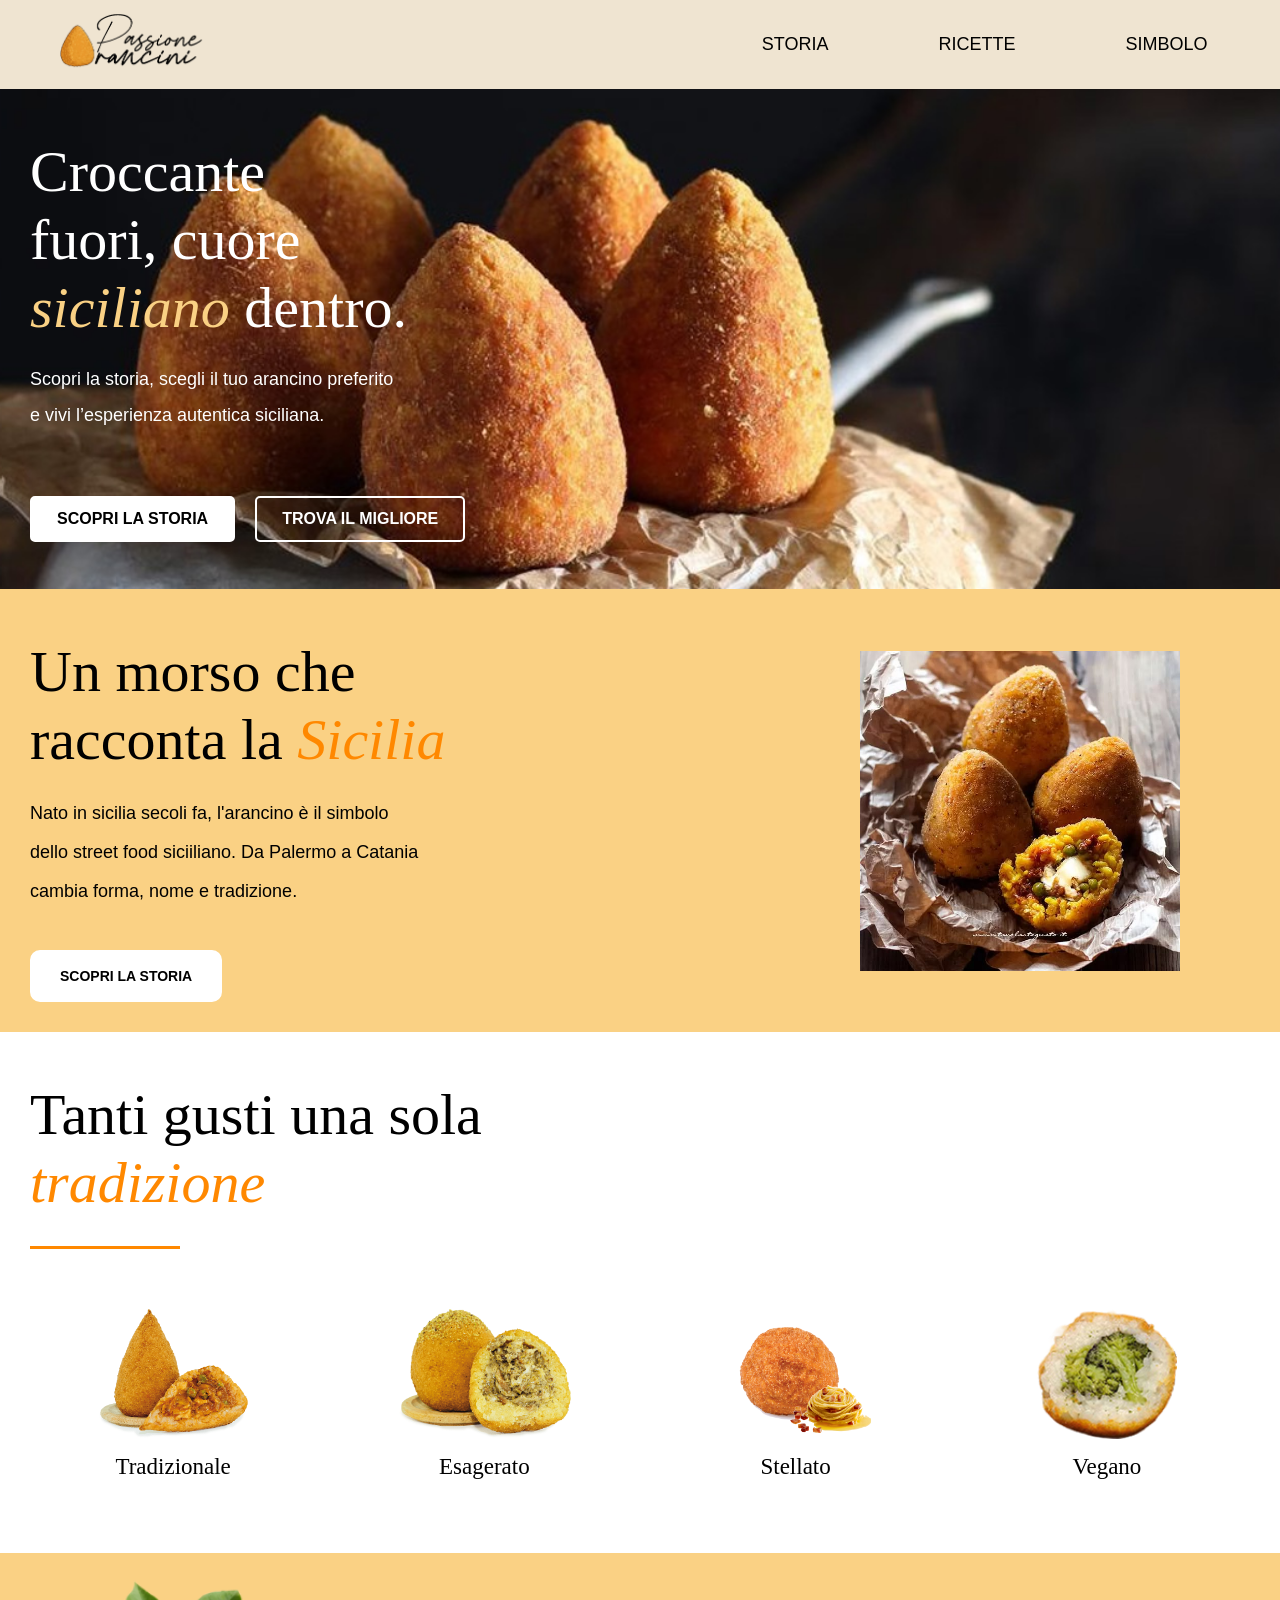
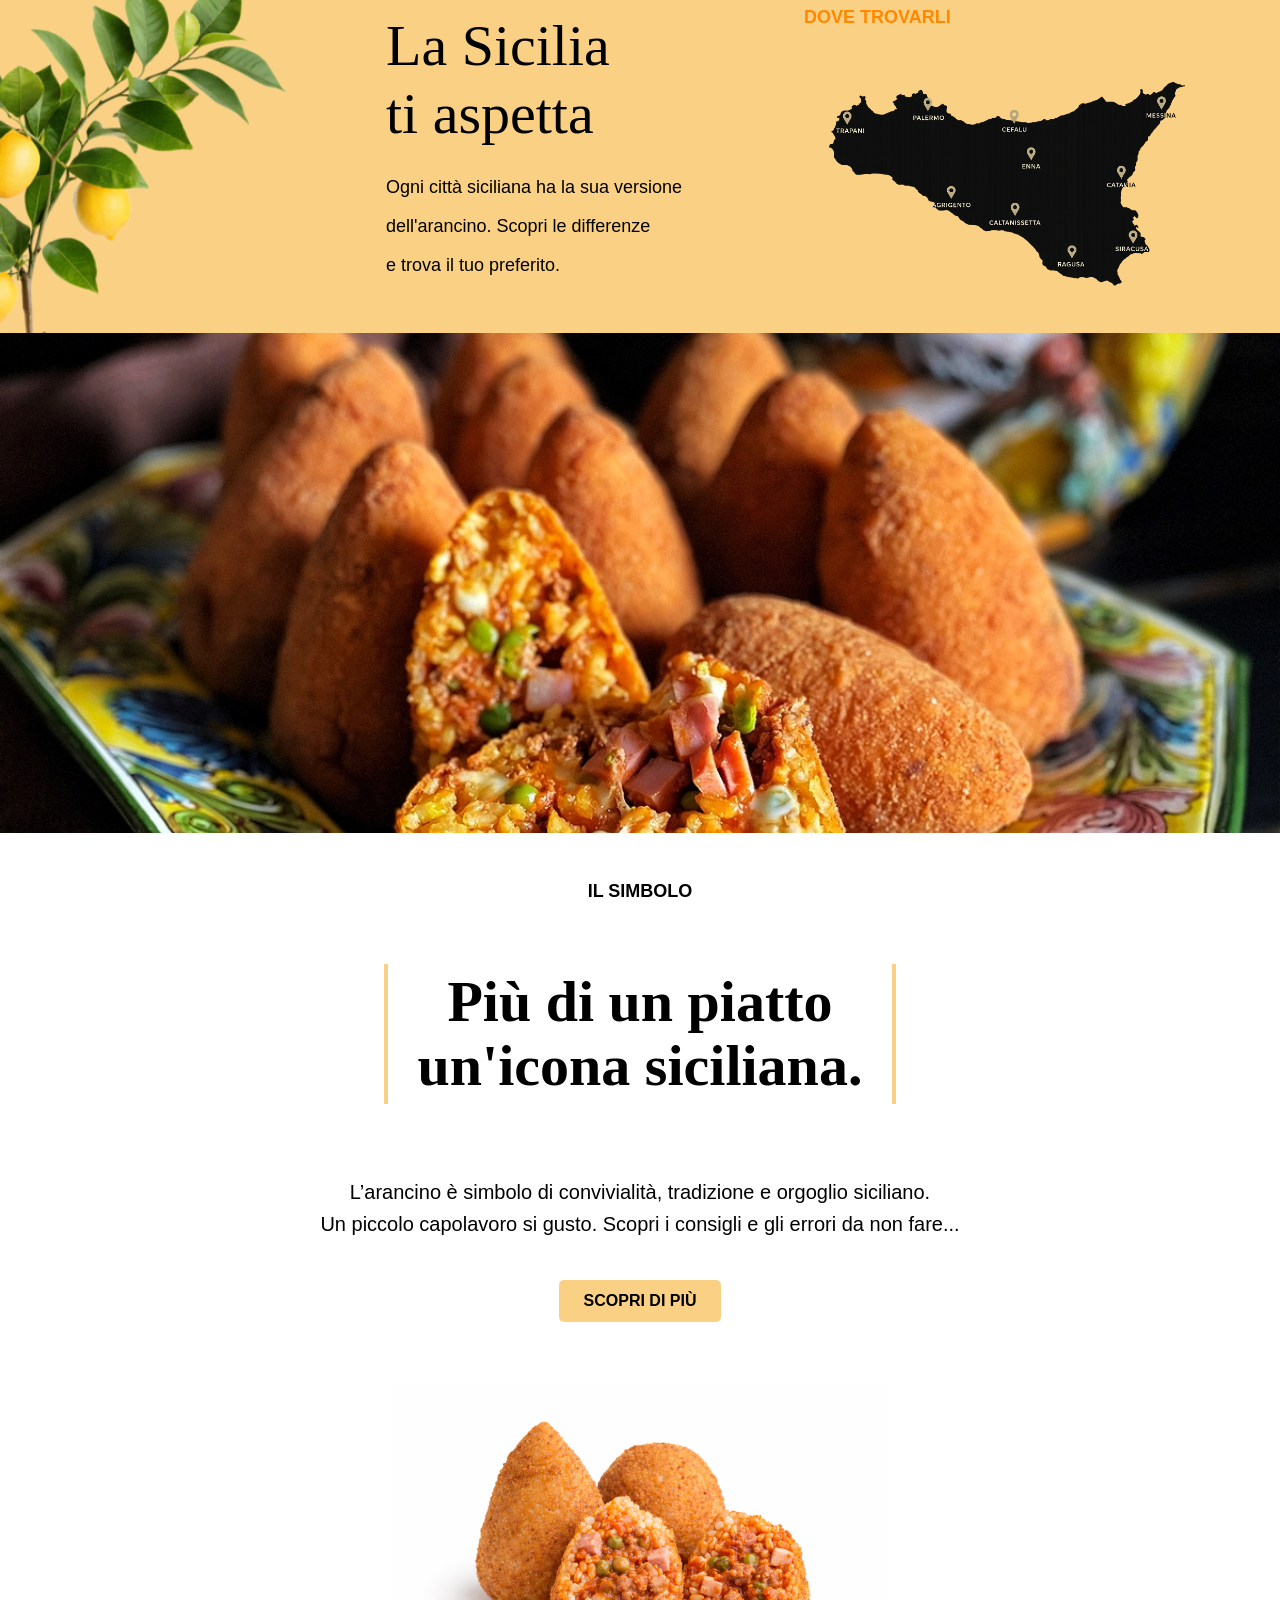
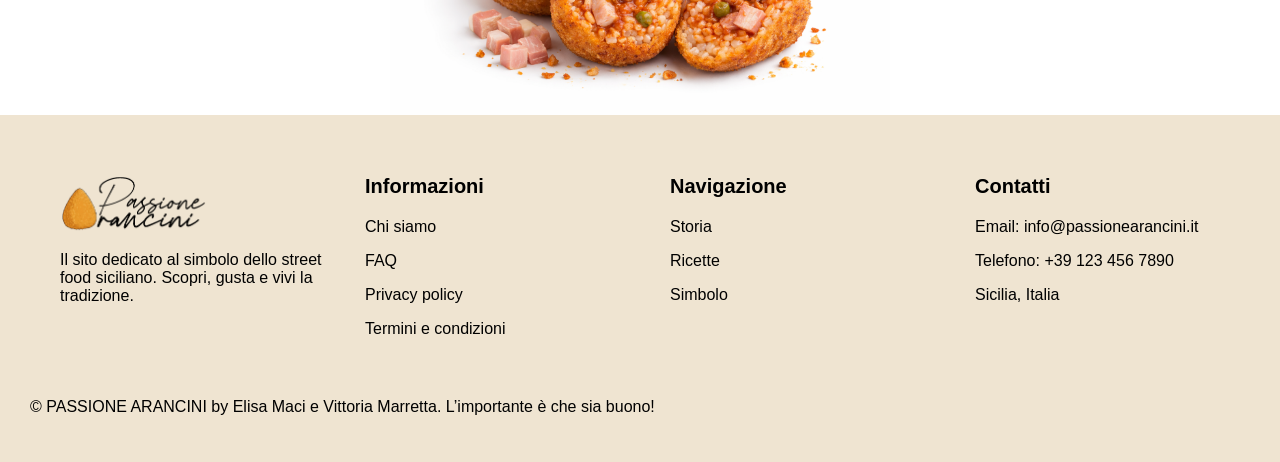
==== index.html @ 161b4a77 "Initial commit" ====
<!DOCTYPE html>
<html lang="en">
<head>
    <meta charset="UTF-8">
    <meta name="viewport" content="width=device-width, initial-scale=1.0">
    <title>sitoarancini</title>
    <link rel="stylesheet" href="css/style.css">
</head>
<body>
    <header>
        <div class="cipolla">
                <div class="logo"> 
                    <img src="img/Marchioarancino.png" alt=""> 
                </div>
                <div class="nav">
                    <nav>
                        <ul>
                            <li><a href="storia.html"> STORIA</a></li>
                            <li><a href="ricette.html"> RICETTE</a></li>
                            <li><a href="simbolo.html"> SIMBOLO</a></li>
                            

                        </ul>
                    </nav>
                </div>
                

         </div>
        
    
        
    </header>
    
    <main>
        <section class="container_hero">
            <div class="overlay">
                <div class="hero_content">
                    
                    <h1>Croccante <p>fuori, cuore</p> <span class="highlight">siciliano</span> dentro.</h1>
                    <p class="testino"> Scopri la storia, scegli il tuo arancino preferito <p class="testino">e vivi l’esperienza autentica siciliana.</p> </p>
                    
                    
                    <div class="button">
                        <a href="storia.html" class="button1">SCOPRI LA STORIA</a>
                        <a href="storia.html" class="button2"> TROVA IL MIGLIORE</a>
                    </div>
                </div>
            
             </div>
            
            <div class="zio">
                <img src="img/frame46.jpg" alt="" srcset="">
            </div>
        </section>


        <section class="toystory">
            
            <div class="story">
                <h1> Un morso che <p> racconta la <span class="woody">Sicilia</span></p> </h1>
                <p class="cowboy"> Nato in sicilia secoli fa, l'arancino è il simbolo <p class="cowboy"> dello street food siciiliano. Da Palermo a Catania</p> <p class="cowboy"> cambia forma, nome e tradizione.</p> </p>
                <a href="" class="btngold"> SCOPRI LA STORIA</a>
            </div>

            <div class="story_image">
                <img src="img/lerancine.jpg" alt="" srcset="">
            </div>
            
            
        </section>


        <section class="gusticontainer">
            <h1> Tanti gusti una sola <p class="woody"> tradizione </p>  <div class="maddy" ></div></h1> 
            <div class="cards">
                <div class="card">
                    <a href="tradizionale.html">
                        <img src="img/ragu.png" alt="" srcset="">
                        <h3>Tradizionale</h3>
                    </a>
                </div>
                <div class="card">
                    <a href="esagerato.html">
                        <img src="img/cardpistacchio.png" alt="" srcset="">
                        <h3>Esagerato</h3>
                    </a>
                </div>
                <div class="card">
                    <a href="stellato.html">
                    <img src="img/arancinocarbonara.png" alt="" srcset="">
                    <h3>Stellato</h3>
                    </a>
                </div>
                <div class="card">
                    <a href="vegano.html"></a>
                    <img src="img/Object.png" alt="" srcset="">
                    <h3>Vegano</h3>
                </div>
            </div>

        </section>



     <section class="barbie">
            
                <img src="img/limoni.png" class="limoni_image" alt="" srcset="">
            
            
            <div class="vanessa">
                
                <h1> La Sicilia <p> ti aspetta  </h1>
                <p class="tuffy"> Ogni città siciliana ha la sua versione <p class="tuffy"> dell'arancino. Scopri le differenze </p> <p class="tuffy"> e trova il tuo preferito.</p> </p>
                
            </div>

            <div class="barbie_image">
                <h4> DOVE TROVARLI</h4>
                <img src="img/siciliaaa.png" alt="" srcset="">
            </div>
            
            
        </section>



        <section class="ball">
            <img src="img/vittoria.jpg" alt="" srcset="">
            <div class="pokemon">
                
                    <div class="linea" ></div>
                    <h1>ARANCINO O ARANCINA?</h1>
                    <p class="squirtle"> L'importante è che sia buono. </p>
                    <div class="linea" ></div>
                    <a href="" class="sofia"> SCOPRI DI PIÙ</a>
                    
                   
                
            
             </div>
            
            
        </section>

        <section class="simbolo">
            <p class="mini"> IL SIMBOLO </p>
            <div class="onepiece">
                <span></span>
                <h2> Più di un piatto <br> un'icona siciliana.</h2>
                <span></span>
            </div> 
            <p class="zoro"> L’arancino è simbolo di convivialità, tradizione e orgoglio siciliano.<br> 
                Un piccolo capolavoro si gusto. Scopri i consigli e gli errori da non fare...</p>

            <a href="" class="btnsimbolo"> SCOPRI DI PIÙ</a>
            <img src="img/elisa.png" alt="" srcset="" class="simboloimg">
        </section>
    </main>

    <footer class="pulcino">

         

        <div class="griglia">
           <div>
            <img src="img/Marchioarancino.png" alt=""> 
             <p> Il sito dedicato al simbolo dello street food siciliano. Scopri, gusta e vivi la tradizione. </p>

           </div>

           <div>
            <h4> Informazioni </h4>

            <p class="colore"> Chi siamo   </p>
            <p class="colore"> FAQ </p>
            <p class="colore"> Privacy policy </p>
            <p class="colore"> Termini e condizioni </p>
           </div>

            <div>

            <h4> Navigazione </h4>

            <a href="storia.html"> <p class="colore"> Storia </p> </a>
            <a href="ricette.html"> <p class="colore"> Ricette </p> </a>
            <a href="simbolo.html"> <p class="colore"> Simbolo </p> </a>
           </div>

           <div>
            <h4> Contatti </h4>
           <p class="colore"> Email: info@passionearancini.it </p>
              <p class="colore"> Telefono: +39 123 456 7890 </p>
              <p class="colore"> Sicilia, Italia</p>
            </div>








        </div>   


        <p class="end">© PASSIONE ARANCINI by Elisa Maci e Vittoria Marretta. L’importante è che sia buono!</p>
    </footer>
</body>
</html>
---- css/style.css ----
body{
   
   width: 100%;
   margin: 0;
   padding: 0;
   box-sizing: border-box;
}




header{
    background-color: #EFE4D1;
    
}

header nav ul{
    margin: 0 auto;
    display: flex;
    gap: 80px;
    font-family: 'Gill Sans', 'Gill Sans MT', Calibri, 'Trebuchet MS', sans-serif;
    list-style: none;
    align-items: center;
    
}

.cipolla{


max-width:1200px;
    margin:0 auto;
    display:flex;
    justify-content:center;
    align-items:center;
    gap:500px;
    padding: 10px 30px;
}

header.nav{
    display: flex;
    gap: 80px;
    font-size: 18px;
}




.cerca{
    height: 20px;
}

.logo img{
    height: 65px;
}





header nav ul li a {
    padding: 8px 15px;
    border-radius: 20px;
    transition: background-color 0.3s ease, color 0.3s ease;
    text-decoration: none;
    color: #000;
    font-size: 18px;
}

header nav ul li a:hover {
    background-color: rgba(250, 209, 132, 0.8); 
    color: #553e04;
    
}

.active{
    background-color: rgba(250, 209, 132, 0.8); 
    color: #553e04;
}


.container_hero{
    position: relative;
    
    
}

.overlay {
    position: absolute;
   
}

.zio {
    display: block;
    width: 100%; 
    height: 500px;
    top: 0;
    left: 0;
    
}

.zio img {
    width: 100%;
    height: 100%;
    object-fit: cover; 
    display: block;
}

.hero_content{
    margin: 30px;
    display: flex;
    flex-direction: column;
    
}

.hero_content h1{
    color: white;
    font-size: 58px;
    line-height: 10px;
    font-weight: 300;
     
}
 


p.testino{
    font-family: 'Gill Sans', 'Gill Sans MT', Calibri, 'Trebuchet MS', sans-serif;
    color: white;
    line-height: 0.01;
    font-size: 18px;
}

.button a{
    text-decoration: none;
    font-family: 'Gill Sans', 'Gill Sans MT', Calibri, 'Trebuchet MS', sans-serif;
}


.highlight{
    color: #FAD184;
    font-style: italic;
}






.button {
    display: flex;
    gap: 20px; 
    margin-top: 30px;
}

.button a {
    padding: 12px 25px;
    border-radius: 5px; 
    font-weight: bold;
    text-transform: uppercase;
    transition: 0.3s; 
    display: inline-block;
    text-align: center;
}


.button1 {
    background-color: white;
    color: #000; 
    border: 2px solid white;
}


.button2 {
    background-color: transparent;
    color: white;
    border: 2px solid white; 
}

.button1:hover {
     background-color: transparent;
    color: white;
    border: 2px solid white;
}

.button2:hover {
    background-color: white;
    color: black;
}




.story h1{
     font-size: 58px;
    line-height: 10px;
    font-weight: 300;
    color: #000;
}

p.cowboy{
    color:#000;
      font-family: 'Gill Sans', 'Gill Sans MT', Calibri, 'Trebuchet MS', sans-serif;
      font-size: 18px;
}

.toystory {
    background-color: #FAD184;
    padding: 30px;
}

.woody{
    color: #FF8800;
    font-style: italic;
    
}

.story_image{
    width: 320px;
    height: 320px;
    flex-shrink: 0;
    padding-right: 70px;
}

.story_image img{
    width: 100%;
    height: 100%;
    object-fit: cover;
    display: block;
    
}


.toystory{
    display: flex;
    justify-content: space-between;
    align-items: center;
}

.storybutton{
    margin-top: 30px;
}

.btngold{
    background-color: white;
    color: #000; 
    border: 2px solid white;
text-decoration: none;
display: inline-block;
margin-top: 30px;
padding: 16px 28px;


border-radius: 10px;
font-size: 14px;
font-weight: bold;
font-family: 'Gill Sans', 'Gill Sans MT', Calibri, 'Trebuchet MS', sans-serif;
}

.btngold:hover{
 background-color: transparent;
    color: #FF8800;
    border: 2px solid #FF8800;
    
}

.gusticontainer{

    padding: 30px;
    
}

.gusticontainer h1{
    font-size: 58px;
    line-height: 10px;
    font-weight: 300;
    margin-bottom: 40px;
}


.maddy{
    width: 150px;
    height: 3px;
    background-color: #FF8800;
    margin-bottom: 25px;

}
.cards{
    display: grid;
    grid-template-columns: repeat(4, 1fr);
    gap: 25px;
}

.card{

    background: white;
    padding: 20px;
    border-radius: 12px;
    text-align: center;
}

.card a{
    text-decoration: none;
    color: #000;
}
.card img{
   height: 130px;
    object-fit: cover;
    object-position: center;
    margin: auto;
    display: block;
    transition: transform 0.3s ease;
    cursor: pointer;

}

.card h3{

    margin-top: 15px;
    font-size: 23px;
    font-weight: 200;
    
}

.card img:hover{
    transform: scale(1.2);
}




.vanessa h1{
     font-size: 58px;
    line-height: 10px;
    font-weight: 300;
    color: #000;
}

p.tuffy{
    color:#000;
      font-family: 'Gill Sans', 'Gill Sans MT', Calibri, 'Trebuchet MS', sans-serif;
      font-size: 18px;
}

.barbie {
    background-color: #FAD184;
    padding: 30px;
}

.ken{
    color: #FF8800;
    font-style: italic;
    
}

.barbie_image{
    width: 320px;
    height: 320px;
    flex-shrink: 0;
    padding-right: 70px;
}

.barbie_image img{
    width: 400px;
    object-fit: cover;
    display: block;
    
    
}


.barbie{
    display: flex;
    gap: 10px;
    justify-content: space-around;
    align-items: center;
    position: relative;
    overflow: hidden;
}


.limoni_image{
    width: 400px;
    height: 400px;
    position: absolute;
    left: -100px;
    bottom: -40px;
    
    
}

.vanessa {
    padding-left: 300px;
}

.barbie_image h4{
   color: #FF8800;
    font-size: 18px;
    font-weight: bold;
    font-family: 'Gill Sans', 'Gill Sans MT', Calibri, 'Trebuchet MS', sans-serif;
}









.ball{
    position: relative;
    width: 100%;
    height: 500px;
    overflow: hidden;

}

.ball img{
    
    width: 100%;
    height: 100%;
    object-fit: cover;
    display: block;
}

.pokemon{
    position:absolute;
    top: 0;
    left: 0;
    width: 100%;
    height: 100%;
    background-color: rgba(0, 0, 0, 0.45);
    display: flex;
    flex-direction: column;
    justify-content: center;
    align-items: center;
    text-align: center;
    opacity: 0;
    transition: opacity 0.4s ease;


}

.ball:hover .pokemon{
    opacity: 1;
}

.pokemon h1{
    color: white;
    font-size: 58px;
    line-height: 10px;
    font-weight: 300;
}

.pokemon p{
    color: white;
   font-style: italic;
    font-size: 32px;
    line-height: 0.01;
}

.sofia{
    position: relative;
    display: inline-block;
    color: #ffffff;
    text-decoration: none;
    font-weight: bold;
    font-family: 'Gill Sans', 'Gill Sans MT', Calibri, 'Trebuchet MS', sans-serif;  
    padding-bottom: 6px;
}

.sofia:after{
content: '';
position: absolute;
left: 0;
bottom: 0;
width: 100%;
height: 2px;
background-color: white;
transform: scaleX(0);
transform-origin: bottom left;
transition: transform 0.3s ease-out;

}
a.sofia:hover:after{
    transform: scaleX(1);
}

.linea{
    width: 80px;
    height: 3px;
    background-color: #FAD184;
    margin-bottom: 25px;

}

.simbolo{
    text-align: center;
    padding-top: 30px;
    padding-bottom: 0px;
    position: relative;
    overflow: hidden;

}

.mini{
    font-size: 18px;
    font-weight: bold;
    text-align: center;
    margin-bottom: 20px;
    font-family: 'Gill Sans', 'Gill Sans MT', Calibri, 'Trebuchet MS', sans-serif;
    text-transform: uppercase;
}

.onepiece{
    display: flex;
    align-items: center;
    justify-content: center;
    gap: 30px;
    margin-bottom: 30px;

}

.onepiece span{
    width: 4px;
    height: 140px;
    background-color: #FAD184;
}

.onepiece h2{
    font-size: 58px;
    line-height: 1.1;
    max-width: 700px;
}

.zoro{
    max-width: 750px;
    margin:auto;
    font-size: 20px;
    line-height: 1.6;
    margin-bottom: 40px;
    font-family: 'Gill Sans', 'Gill Sans MT', Calibri, 'Trebuchet MS', sans-serif;

}

.btnsimbolo{
    display: inline-block;
    background-color: #FAD184;
    color: rgb(0, 0, 0);
    text-decoration: none;
    
    font-weight: bold;
    transition: 0.3s;
    font-family: 'Gill Sans', 'Gill Sans MT', Calibri, 'Trebuchet MS', sans-serif;
    padding: 12px 25px;
    border-radius: 5px; 
}

.btnsimbolo:hover{
    transform: scale(1.05);
    background-color: #FF8800;
}

.simbolo img{
    width: 500px;
    margin-top: 60px;
    display: block;
    margin-left: auto;
    margin-right: auto;
}



.griglia{
    
    display: grid;
    grid-template-columns: repeat(4, 1fr);
    gap: 30px;
    padding: 30px 0px 30px 30px;
}

.griglia h4{
    font-size: 20px;
    font-weight: bold;
    color: #000;
    margin-bottom: 20px;
    margin-top: 0px;
    font-family: 'Gill Sans', 'Gill Sans MT', Calibri, 'Trebuchet MS', sans-serif;
}

.griglia p{
    font-size: 16px;
    color: #000;
    margin-bottom: 10px;
    font-family: 'Gill Sans', 'Gill Sans MT', Calibri, 'Trebuchet MS', sans-serif;
}

.colore:hover{
    color: #FF8800;
    cursor: pointer;

}

.p.colore{
    text-decoration: none;
}

.pulcino{
   background-color: #EFE4D1 ;
    padding: 30px;
}

.griglia a{
    text-decoration: none;
}

.griglia img{
    width: 150px;
    height: 60px;
    object-fit: cover;
    display: inline-block;
    vertical-align: middle;
}


.end{
    
  font-weight: 300;
    color: #000;
    margin-top: 20px;
    font-family: 'Gill Sans', 'Gill Sans MT', Calibri, 'Trebuchet MS', sans-serif;
}





/* storia */

.copertina{
    
    height: 630px;
    background-color: #FAD184;
    position: absolute;
    left: 56px;
    top: 80px;
    width: 4px;
    
}



.giapponesina{
    max-width: 900px;
    margin: 100px auto;
    padding-left: 100px;
    position: relative;
     
}

.giapponesina h2{
    text-align: center;
    font-size: 42px;
    margin-bottom: 80px;
    font-family: 'Gill Sans', 'Gill Sans MT', Calibri, 'Trebuchet MS', sans-serif;


}

.cerchio{
    display: flex;
    align-items: center;
    gap: 50px;
    position: relative;
    
}



.quadrato{
    width: 90px;
    flex-shrink: 0;
    
}


.quadrato img{
    width: 100%;
    object-fit: cover;
    display: block;
    
    
}

.triangolo{
    position: relative;
}

.triangolini{
    background-color: transparent;
    width: 0;
    position: absolute;
    left: -43px;
    height: 0;
    border-top: 8px solid transparent;
    border-bottom: 8px solid transparent;
    border-left: 20px solid #FAD184;
    display: inline-block;
}



.triangolo h3{
  font-size: 25px;
    font-weight: 200;
    color: #000;
    margin-bottom: 15px;
    font-family: 'Gill Sans', 'Gill Sans MT', Calibri, 'Trebuchet MS', sans-serif;
}

.triangolo p{
    font-size: 18px;
    line-height: 1.5;
    max-width: 500px;    
    color: #000;
    font-family: 'Gill Sans', 'Gill Sans MT', Calibri, 'Trebuchet MS', sans-serif;
}

.disputa{
    position: relative;
    overflow: hidden;
    display: block;
    margin: 0;
}

.sopra{
    position: absolute;
   margin-bottom: 0;
    align-content: center;
  top: 0;
  left: 0;
  width: 100%;
  height: 100%;
  
  
}


.sopra p{
    font-family: 'Gill Sans', 'Gill Sans MT', Calibri, 'Trebuchet MS', sans-serif;
    font-size: 18px;
}
.disputa img{
    width: 100%;
    height: 100%;
    display: block;
    margin: 0 auto;
    
}

.disputa h2{
    margin-top: 0;
    font-size: 45px;
    margin-bottom: 5px;
    font-weight: 600;
    text-align: center; 
    
}

.disputa h3{
    margin-top: 20px;
    font-size: 35px;
    font-weight: 600;
    margin-bottom: 20px;
    text-align: center;
    
}

.criceto{
    font-weight: 400;
    line-height: 1.4;
    max-width: 700px;
    margin: 0 auto 50px auto;
    font-size: 20px;
    text-align: center;
    
    
}

.confronto{
    display: flex;
    justify-content: center;
    align-items: center;
    gap: 70px;
    max-width: 1100px;
    margin: 0 auto;
    


}

.arancini{
   max-width: 800px;
    padding: 20px;
    display: grid;
    grid-template-columns: 1fr 1fr ;

}
.arancinitesto{
    margin: 0 50px auto;
    width: 300px;
}
.arancini h4{
    margin-bottom: 5px;
    font-size: 25px;
}

.arancini h5{
    color: #FF8800;
    text-transform: uppercase;
    font-family: 'Gill Sans', 'Gill Sans MT', Calibri, 'Trebuchet MS', sans-serif;
    font-weight: 400;
    letter-spacing: 2px;
    font-size: 18px;
    text-shadow: 5px 5px 4px #FAD184;
    margin: auto;
}
.arancini img{
    align-items: center;
    align-content: center;
    align-self: center;
    width: 160px;
    height: 160px;
    object-fit: contain;
    margin: 15px 0;
    
}



.arancini p{
    font-size: 18px;
    line-height: 1.5;

}

.dx{
    text-align: right;
}
.versus{
    display: flex;
    justify-content: center;
    align-items: center;

}

.versus img{
    width: 60px;
    height: 60px;
    object-fit: contain;
}


.blocco{
    width: 320px;
   background-color: #EFE4D1;
}

.blocco img{
    width: 100%;
    height: 200px;
    object-fit: cover;
    display: block;
}
.curiosita{
    background-color: #0b0f19;
    color: #ffffff;
    padding: 60px 20px;
    text-align: center;
    
}

.curiosita h2{
    margin-top: 0;
    font-size: 45px;
    color: #FF8800;
    margin-bottom: 50px;
    letter-spacing: 3px;
    text-transform: uppercase;
    text-decoration: underline;
    text-underline-offset: 8px;
    font-weight: 400;
    
}



.contenitoreblocco{
    display: flex;
    justify-content: center;
    align-items: stretch;
    gap: 30px;
    max-width: 1200px;
    margin: 0 auto;
    gap: 70px;
}

.cardcuriose{
    padding: 30px 25px;
    text-align: left;
    display: flex;
    flex-direction: column;
    height: 100%;
    height: auto;

}

.cardcuriose h3{
    font-size: 20px;
    margin-bottom: 12px;
    margin-top: 0;
    font-weight: 700;
    color: #000;

}

.cardcuriose p{
    font-size: 16px;
    line-height: 1.6;
    color: #000;
        font-family: 'Gill Sans', 'Gill Sans MT', Calibri, 'Trebuchet MS', sans-serif;

}




.finale {
    object-fit: cover;
    text-align: center;
    object-position: center;
    position: relative;
    height: 500px;
    width: 100%;
}

.overlayfinale {
    position: absolute;
    top: 0;
    left: 0;
    width: 100%;
    height: 100%;
    background-color: rgba(0, 0, 0, 0.45);
    display: flex;
    flex-direction: column;
    justify-content: center;
    align-items: center;
    text-align: center;
}

.finale img{
   
    width: 100%;
    height: 100%;
    object-fit: cover;
    display: block;
}


.overlayfinale h1{
    color: white;
    font-size: 58px;
    line-height: 10px;
    font-weight: 300;
}

.overlayfinale p{
    color: white;
   font-style: italic;
    font-size: 32px;
    line-height: 0.01;
}



/* ricette */

.lineaverticale{
    width: 4px;
    height: 400px;
    background-color: #FAD184;
    margin: 30px 50px;
    display: inline-block;
}

.overlay{
    display: flex;
}

.casello{
    display: grid;
    grid-template-columns: repeat(3, 1fr);
    gap: 20px;
    background-color: #FAD184;
    padding: 30px;

}

.auto{
   padding: 20px;
   display: flex;
   align-items: flex-start;
   gap: 20px;
   text-align: left;
   transition: 0.3s ;
   background-color: #ffffff;
   border-radius: 40px;  
   
}

.auto:hover{
    transform: translateY(-5px);
}

.auto img{
    width: 150px;
    height: 150px;
    object-fit: contain;
    display: block;
    flex-shrink: 0;
    padding: 15px;
    align-items: center;
    margin: 0 auto;
}


.auto p{
    font-size: 18px;
    line-height: 1.5;
    color: #000;
    font-family: 'Gill Sans', 'Gill Sans MT', Calibri, 'Trebuchet MS', sans-serif;
    align-self: center;
    width: 200px;
    margin: 0 auto;
}

.arancio{
    font-weight: 600;
    text-decoration: underline;
    text-underline-offset: 2px;
    text-decoration-color: #ff8800;
    text-decoration-thickness: 3px;
}

.preferiti{
    
    padding: 30px;
}

.preferiti h1{
    font-size: 58px;
    line-height: 10px;
    font-weight: 300;
    color: #000;
    text-align: center;
    margin: 70px 0;
}

.striscia{
    width: 250px;
    justify-self: center;
    margin: 30px;
    height: 3px;
    background-color: #Ff8800;
    
}

.carousel {
    width: 800px;
    max-width: 100%;
    height: 450px;
    margin: 40px auto;
    overflow: hidden;
    border-radius: 15px;
    box-shadow: 0 5px 20px rgba(0,0,0,0.2);
}

.slides {
    display: flex;
    width: 1000%;
    animation: foodCarousel 25s infinite;
}

.slides img {
    width: 10%;
    height: 450px;
    object-fit: cover;
}

/* 10 immagini = 10 step */
@keyframes foodCarousel {
    0%, 8%    { transform: translateX(0); }
    10%, 18%  { transform: translateX(-10%); }
    20%, 28%  { transform: translateX(-20%); }
    30%, 38%  { transform: translateX(-30%); }
    40%, 48%  { transform: translateX(-40%); }
    50%, 58%  { transform: translateX(-50%); }
    60%, 68%  { transform: translateX(-60%); }
    70%, 78%  { transform: translateX(-70%); }
    80%, 88%  { transform: translateX(-80%); }
    90%, 98%  { transform: translateX(-90%); }
    100%      { transform: translateX(0); }
}

.giada h1{
    font-size: 50px;
    line-height: 10px;
    font-weight: 400;
    color: #000;
    text-align: center;
    padding-bottom: 50px;
    margin: 0 auto;
    padding: 30px;
}

.giuse{
    position: relative;
    overflow: hidden;
    display: block;
    margin: 0;
}

.giada{
    position: absolute;
    top: 0;
    left: 0;
    width: 100%;
    height: 100%;
    align-content: center;
}


.evidenziatore{
    color: #FF8800;
}

.evelyn {
    height: 750px;
    width: 100%;
    object-fit: cover;
    display: block;
}











/*simbolo*/

.bijoux{
    display:flex;
    justify-content:center;
    align-items:center;
    text-align:center;
    padding:80px 20px;
}

.rimmel{
    display:block;
    font-weight:700;
    letter-spacing:3px;
    margin-bottom:30px;
}

.bijoux h1{
    font-size: 60px;
    line-height:1;
    margin-bottom:30px;
}

.bijoux p{
    max-width:700px;
    margin:auto;
    font-size:18px;
    font-family: 'Gill Sans', 'Gill Sans MT', Calibri, 'Trebuchet MS', sans-serif;
}

.simba{
    margin: 0px auto;
    padding-bottom: 50px;
   
    
}



.mufasa{
    display: flex;
    align-items: center;
    margin: 0 auto;
    max-width: 90%;
    justify-content: center;
    gap: 40px;
}
.mufasa h2{
    color: #Ff8800;
}

.mufasa img{
    width: 400px;
}

.mufasa p{
    font-family: 'Gill Sans', 'Gill Sans MT', Calibri, 'Trebuchet MS', sans-serif;
    font-size: 18px;
}

.leone{
    padding:120px 0;
}

.leone h2{
    font-size:3rem;
    margin-bottom:30px;
}



.carto{
    background:#f0e1bf;
    padding: 45px ;     
}

.carto h2{
    font-size: 40px;
    margin-top: 0;
}


.cartoni{
    display:grid;
    grid-template-columns:repeat(auto-fit,minmax(240px,1fr));
    gap:25px;
    margin: 30px 0;
}

.cartone{
    background:white;
    padding:30px;
    border-radius:15px;
}

.cartone img{
    width: 100%;
    display: block;
  object-fit: cover;
  height: 350px;
  border-radius: 15px;
}

.cartone h3{
    font-size: 25px;
}

.cartone p{
    font-family: 'Gill Sans', 'Gill Sans MT', Calibri, 'Trebuchet MS', sans-serif;
    font-size: 18px;
}

.torta{
    margin: 70px auto;
    
}
blockquote{
    font-size:2rem;
    font-weight:600;
    border-left:5px solid #FF8800;
    border-right:5px solid #FF8800;
    padding-left:25px;
    max-width: 800px;
    margin: 50px  auto;
}

.forno p{
    font-family: 'Gill Sans', 'Gill Sans MT', Calibri, 'Trebuchet MS', sans-serif;
    font-size: 18px;
    text-align: center;
    
}

.warning{
    display:inline-block;
    color:#FAD184;
    text-decoration: underline;
    font-size: 35px;
    font-family: 'Gill Sans', 'Gill Sans MT', Calibri, 'Trebuchet MS', sans-serif;
    border-radius:50px;
    margin:20px auto;
   align-items: center;
}

.horror{
    background:#161616;
    color:white;
    align-self: center;
    
}
.coffin{
    max-width: 1100px;
    margin: 0 auto;
    padding-bottom: 55px;
    padding-top: 15px;
    
    
}

.coffin h2{
    font-size: 30px;
}

.introhorror{
    margin-bottom:50px;
    font-family: 'Gill Sans', 'Gill Sans MT', Calibri, 'Trebuchet MS', sans-serif;
    font-size: 18px;
}



.horrorgrid{
    display:grid;
    grid-template-columns: repeat(3, 1fr);
    gap:70px;
    max-width: 1100px;
    margin: 0 auto;
}

.horrorcard{
    background:#222;
    padding:30px;
    border-radius:15px;
    border:1px solid rgba(250,209,132,.8);
}

.horrorcard h3{
    color:#ffffff;
    text-decoration: underline;
    text-underline-offset: 2px;
    margin-bottom:15px;
    font-size: 22px;
}

.horrorcard p{
    font-family: 'Gill Sans', 'Gill Sans MT', Calibri, 'Trebuchet MS', sans-serif;
    font-size: 18px;
}

.quote{
    background:#FAD184;
    color:#000;
    text-align:center;
    padding: 80px;
    margin: 0 auto;
}

.costa{
    font-size:45px;
    font-weight:500;
    max-width:900px;
    margin: 0 auto;
    font-style: italic;
    padding: 30px 0;
}




/*tradizionale*/

.tradizionale{
    padding:80px 8%;

}

.caffe{
    width:100%;
    display: flex;
text-align: center;
align-items: center;
justify-content:space-between;
gap: 150px;

}
.motorino{
    flex:2;
    max-width:500px;
}

.spazzola{
    flex:1;
}

.spazzola{
    display: flex;
    justify-content: center;
    align-items: flex-end;
    gap: 50px;
    
}

.spazzola img{
    object-fit: cover;
     height:300px;
    width:auto;
     
   
    
    
}

.motorino p{
    width: 90%;
    max-width: 700px;
    margin: 0 auto;
    font-size: 18px;
    line-height: 1.8;
    color: #000;
    font-family: 'Gill Sans', 'Gill Sans MT', Calibri, 'Trebuchet MS', sans-serif;
}


.tradizionale span{
    letter-spacing: 3px;
}

.tradizionale h1{
    font-size: 50px;
    line-height: 1;
    margin: 20px 0;
}




 .anime h2{
    text-align: center;
    margin-bottom:40px;
    color: #000;
    font-size: 40px;

 }

 .burro{
    display: grid;
    grid-template-columns: 1fr 1fr;
    gap: 30px;
    margin: 40px 40px auto;
    margin-bottom: 60px;
 }

.passocarrabile{
    position: relative;
    overflow: hidden;
    height: 500px;
}

.passocarrabile img{
    height: 500px;
    object-fit: cover;
    width: 100%;
    border-radius: 20px;
}

.banca{
    position: absolute;
    inset: 0;
    background-color: rgba(47, 51, 50, 0.45);
    color: white;
    padding:40px;
    display: flex;
    flex-direction: column;
    justify-content: flex-end;
    border-radius: 20px;
}

.banca h3{
     font-size: 90px;
     margin-bottom: 20px;
     letter-spacing: 20px;
     text-transform: uppercase;
     text-align: center;
     font-family: 'Times New Roman', Times, serif;
}


.banca p{
    font-family: 'Gill Sans', 'Gill Sans MT', Calibri, 'Trebuchet MS', sans-serif;
    font-size: 20px;
}


.bollino{
    width: 600px;
    justify-self: center;
    margin-top: 0px;
    height: 3px;
    background-color: #FAD184;
    margin: 10px 0;
}



.ricettario {
    background: #f8f2e7;
    padding: 20px;
    font-family: "Cormorant Garamond", serif;
    padding-bottom: 60px;
}

.libro {
    max-width: 1400px;
    margin: 0 auto;
}

.ricettariotitolo {
    text-align: center;
    max-width: 700px;
    margin: 0 auto 60px;
}

.icon {
    display: block;
    font-size: 32px;
    margin-bottom: 15px;
}

.ricettariotitolo h2 {
    font-size: 50px;
    margin-bottom: 10px;
    color: #1d1d1d;
}

.ricettariosottotitolo {
    color: #ff8800;
    letter-spacing: 3px;
    font-weight: 600;
    font-size: 18px;
    text-transform: uppercase;
    margin-bottom: 20px;
}

.ricettariodescription {
    color: #000;
    font-size: 18px;
    line-height: 1.6;
    font-family: 'Gill Sans', 'Gill Sans MT', Calibri, 'Trebuchet MS', sans-serif;
}

.stepsgrid {
    display: grid;
    grid-template-columns: repeat(4, 1fr);
    gap: 35px;
}

.stepcard {
    position: relative;
    background-color: white;
    border-radius: 14px;
    overflow: hidden;
    text-align: center;
    box-shadow: 0 4px 18px rgba(0,0,0,.08);
}

.stepcard img {
    width: 100%;
    height: 240px;
    object-fit: cover;
}

.stepnumber {
    position: absolute;
    top: 12px;
    left: 50%;
    transform: translateX(-50%);
    width: 52px;
    height: 52px;
    border-radius: 50%;
    background: #ff8800;
    color: #fff;
    font-size: 24px;
    font-weight: bold;
    display: flex;
    align-items: center;
    justify-content: center;
    border: 4px solid #fff;
    z-index: 2;
}

.stepcard h3 {
    margin: 25px 20px 10px;
    font-size: 24px;
    color: #222;
    text-transform: uppercase;
}

.stepcard p {
    padding: 0 20px 25px;
    line-height: 1.6;
    color: #555;
    font-family: 'Gill Sans', 'Gill Sans MT', Calibri, 'Trebuchet MS', sans-serif;
}






/*Esagerato*/



.arianna{
    text-align: center;
    padding: 20px;
    margin-top: 80px;
    background-color: #f3ebdd;
    position: relative;
    margin: 0 auto;
}

.arianna h2{
    font-size: 45px;
    line-height: 10px;
    font-weight: 300;
    margin: 40px;
}

.ariannagiraffa{
    display:flex;
    align-items:center;
    justify-content:center;
    gap: 80px;
    margin: auto;
}

.ariannagiraffa img{
    width: 200px;
    height:auto;
    opacity: .9;
    flex-shrink: 0;
}

.ariannagiraffa h2{
    font-family: 'Gill Sans', 'Gill Sans MT', Calibri, 'Trebuchet MS', sans-serif;
    margin:0;
    text-align:center;
    max-width: 600px;
    margin: auto;
}

.ariannagiraffa p{
    max-width: 700px;
    font-family: 'Gill Sans', 'Gill Sans MT', Calibri, 'Trebuchet MS', sans-serif;
    font-size: 20px;
}

.sapori{
    max-width: 1400px;
    margin:auto;
    padding: 60px 20px;
}

.sapori h2{
    text-align:center;
    font-size: 40px;
    text-transform: uppercase;
}

.separator{
    width: 120px;
    height: 2px;
    background-color: #a8743a;
    margin: 0 auto 40px;
    position: relative;
}

.separator::after{
    content: "";
    width: 10px;
    height: 10px;
    border-radius: 50%;
    background: #a8743a;
    position: absolute;
    top: 50%;
    left:50%;
    transform: translate(-50%,-50%);
}

.ux{
    display:flex;
    max-width: 1000px;
    margin: auto;
    gap: 110px;
}

.uxpistacchio,
.uxnduja{
    flex: 1;
    display:flex;
    border-radius: 10px;
    overflow:hidden;
    height: 400px;
    position: relative;
} 

.uxbox{
    width: 55%;
    flex-shrink: 0;
    position: relative;
}

.uxbox img{
    width: 500px;
    display: block;
    height:100%;
    object-fit:cover;
}

.foglia-box{
    width: 45%;
    align-items: center;
    text-align: center;
    padding: 30px;
    display:flex;
    flex-direction:column;
    justify-content:center;
    position: relative;
    z-index: 2;
}

/* MARRONE al posto del verde */
.verde{
    background: rgb(102, 68, 34,.85);
    color:white;
    margin-left: -50px;
}

.rosso{
    background: rgba(177,43,35,.85);
    color:white;
    margin-left: -50px;
}

.foglia-box h3{
    font-family:'Times New Roman', Times, serif;
    font-size: 28px;
    margin:15px 0;
    color: white;
    margin-bottom: 20px;
    text-transform: uppercase;
}

.foglia-box p{
    font-family: 'Gill Sans', 'Gill Sans MT', Calibri, 'Trebuchet MS', sans-serif;
    color: white;
    line-height: 1.6;
    font-size: 15px ;
}

.terea{
    width: 100%;
    margin-top: 120px;
    margin-bottom: 120px;
    text-align: center;
    padding: 100px 0;
    background: #f3ebdd;
}

.terea h2{
    text-align: center;
    font-family: 'Times New Roman', Times, serif;
    font-size: 30px;
    font-weight: 600;
    margin-bottom: 15px;
}

.terea table{
    width: 85%;
    border-collapse: collapse;
    border-radius: 10px;
    overflow: hidden;
    border: 1px solid #d9cfbf;
    margin: 50px auto 0;
}

.terea th{
    padding: 22px;
    font-size: 20px;
    font-family: 'Gill Sans', 'Gill Sans MT', Calibri, 'Trebuchet MS', sans-serif;
    font-weight: 700;
    border: 1px solid #d8ccb8;
    background:#FAD184;
}

/* marrone */
.terea th:nth-child(2){
    color: #664422;
}

.terea th:nth-child(3){
    color: #a62f2f;
}

.terea td{
    padding: 22px;
    border: 1px solid #d8ccb8;
    font-size: 18px;
    font-family: 'Gill Sans', 'Gill Sans MT', Calibri, 'Trebuchet MS', sans-serif;
}

.terea td:first-child{
    font-weight: 600;
    color: #000;
    text-align: left;
    padding-left: 40px;
    width: 25%;
}

.terea tr:nth-child(even){
    background: #fcfaf6;
}

/* marrone al posto del blu */
.terea tr:nth-child(2) td:nth-child(2),
.terea tr:nth-child(3) td:nth-child(2),
.terea tr:nth-child(4) td:nth-child(2){
    color: #664422;
    font-size: 18px;
}

.terea tr:nth-child(2) td:nth-child(3),
.terea tr:nth-child(3) td:nth-child(3),
.terea tr:nth-child(4) td:nth-child(3){
    color: #a62f2f;
    font-size: 18px;
    letter-spacing: 5px;
}

.gioco{
    display: flex;
    gap: 80px;
    justify-content: center;
    flex-wrap: wrap;
}

.gioco img{
    width: 50px;
}

.esperienza{
    width: 90%;
    max-width: 1200px;
    margin: 120px auto;
    text-align: center;
}

.esperienza h2{
    font-family: 'Times New Roman', Times, serif;
    font-size: 45px;
    margin-bottom: 50px;
    text-transform: uppercase;
}

.battaglia{
    flex: 1;
    padding: 30px;
    min-width: 450px;
    display: flex;
    align-items: center;
    gap: 25px;
    border-radius: 6px;
    background: #FAD184;
    border: 1px solid #d8ccb8;
    text-align: left;
    position: relative;
    overflow: auto;
}

.battaglia img{
    width: 90px;
    height: 90px;
    object-fit: contain;
    flex-shrink: 0;
} 

.battaglia h3{
    font-family: 'Times New Roman', Times, serif;
    font-size: 25px;
    margin-bottom: 10px;
    text-transform: uppercase;
}

.battaglia p{
    font-size: 20px;
    line-height: 1.8;
    font-family: 'Gill Sans', 'Gill Sans MT', Calibri, 'Trebuchet MS', sans-serif;
}

/* marrone al posto del verde */
.battaglia:first-child{
    border-color: #664422;
    background: #e8d6c3;
}

.battaglia:first-child h3{
    color: #664422;
}

.battaglia:last-child{
    border-color: #d3391e;
    background: #f3d3ce;
}

.battaglia:last-child h3{
    color: #9f3128;
}











/* ==========================================================================
   MEDIA QUERY: SMARTPHONE (MAX-WIDTH: 600px)
   ========================================================================== */

@media (max-width: 600px) {
    
    
    
    body {
        font-size: 16px;
    }

    h1, .hero_content h1, .story h1, .gusticontainer h1, .vanessa h1, 
    .pokemon h1, .onepiece h2, .overlayfinale h1, .preferiti h1, 
    .bijoux h1, .arianna h2, .sapori h2, .esperienza h2 {
        font-size: 32px ;
        line-height: 1.2 ;
        margin-bottom: 20px ;
    }

    h2, .giapponesina h2, .disputa h2, .disputa h3, .leone h2, .carto h2, .ricettariotitolo h2, .terea h2 {
        font-size: 26px ;
        line-height: 1.2;
    }

    
    .cipolla {
        flex-direction: column;
        gap: 15px;
        padding: 15px;
    }

    header nav ul {
        flex-direction: column;
        gap: 10px;
        padding: 0;
        width: 100%;
        text-align: center;
    }

    header nav ul li {
        width: 100%;
    }

    header nav ul li a {
        display: block;
        padding: 10px;
        font-size: 16px;
    }

    header.nav {
        gap: 20px;
        flex-direction: column;
        align-items: center;
    }

    

   
    .zio {
        height: 400px;
    }

    .hero_content {
        margin: 15px;
        align-items: center;
        text-align: center;
        
    }

    p.testino {
        font-size: 16px;
        line-height: 1.4;
    }

    .button {
        flex-direction: column;
        width: 100%;
        gap: 10px;
    }

    .button a {
        width: 100%;
        box-sizing: border-box;
    }

    
    .toystory, .barbie {
        flex-direction: column;
        text-align: center;
        padding: 20px;
        gap: 20px;
    }

    .story_image, .barbie_image {
        width: 100%;
        height: auto;
        padding-right: 0;
        display: flex;
        justify-content: center;
    }

    .story_image img, .barbie_image img {
        width: 100%;
        max-width: 280px;
        height: auto;
    }

    .vanessa {
        padding-left: 0;
    }

    .limoni_image {
        display: none; 
    }

    
    .cards, .griglia, .horrorgrid, .casello, .stepsgrid {
        grid-template-columns: 1fr;
        gap: 20px;
        padding: 15px;
    }

   
    .onepiece {
        flex-direction: column;
        gap: 15px;
        text-align: center;
    }

    .onepiece span {
        width: 100%;
        height: 3px;
    }

    .zoro, .bijoux p, .criceto {
        font-size: 16px;
        padding: 0 15px;
    }

    .simbolo img {
        width: 100%;
        max-width: 300px;
    }

    /* --- Timeline Giapponesina --- */
    .giapponesina {
        padding-left: 20px;
        margin: 50px auto;
    }

    .copertina {
        left: 15px;
    }

    .cerchio {
        flex-direction: column;
        align-items: flex-start;
        gap: 15px;
    }

    .triangolini {
        display: none; 
    }

    
    .confronto {
        flex-direction: column;
        gap: 30px;
    }

    .arancini {
        grid-template-columns: 1fr;
        text-align: center ;
    }

    .arancinitesto {
        width: 100%;
        margin: 15px 0;
    }

    .arancini img {
        margin: 0 auto;
    }

    .dx {
        text-align: center;
    }

   
    .contenitoreblocco {
        flex-direction: column;
        gap: 30px;
        align-items: center;
    }

    .blocco {
        width: 100%;
        max-width: 340px;
    }

    
    .carousel {
        width: 100%;
        height: 250px;
    }

    .slides img {
        height: 250px;
    }

    
    .auto {
        flex-direction: column;
        align-items: center;
        text-align: center;
    }

    .auto p {
        width: 100%;
    }

    
    .caffe {
        flex-direction: column;
        gap: 40px;
    }

    .spazzola {
        align-items: center;
        gap: 15px;
    }

    .spazzola img {
        height: 200px;
    }

    
    .burro {
        grid-template-columns: 1fr;
        margin: 20px;
    }

    .passocarrabile {
        height: 350px;
    }

    .passocarrabile img {
        height: 350px;
    }

    .banca h3 {
        font-size: 40px;
        letter-spacing: 5px;
    }

   
    .ux {
        flex-direction: column;
        gap: 40px;
    }

    .uxpistacchio, .uxnduja {
        flex-direction: column;
        height: auto;
    }

    .uxbox {
        width: 100%;
        height: 200px;
    }

    .uxbox img {
        width: 100%;
    }

    .foglia-box {
        width: 100%;
        margin-left: 0;
        padding: 20px;
        box-sizing: border-box;
    }

    
    .terea {
        padding: 40px 0;
        margin: 40px 0;
    }

    .terea table {
        width: 95%;
        display: block;
        overflow-x: auto; 
     }

    .terea th, .terea td {
        padding: 12px;
        font-size: 14px;
    }

    .terea td:first-child {
        padding-left: 15px;
        width: auto;
    }

    
    .gioco {
        gap: 30px;
    }

    .esperienza {
        margin: 60px auto;
    }

    .battaglia {
        min-width: 100%;
        flex-direction: column;
        text-align: center;
        padding: 20px;
        box-sizing: border-box;
    }

    
    .ball, .finale, .giuse, .evelyn {
        height: 350px;
    }

    .pokemon p, .overlayfinale p {
        font-size: 20px;
    }

    blockquote {
        font-size: 1.4rem;
        margin: 30px 15px;
        padding: 0 15px;
    }
}
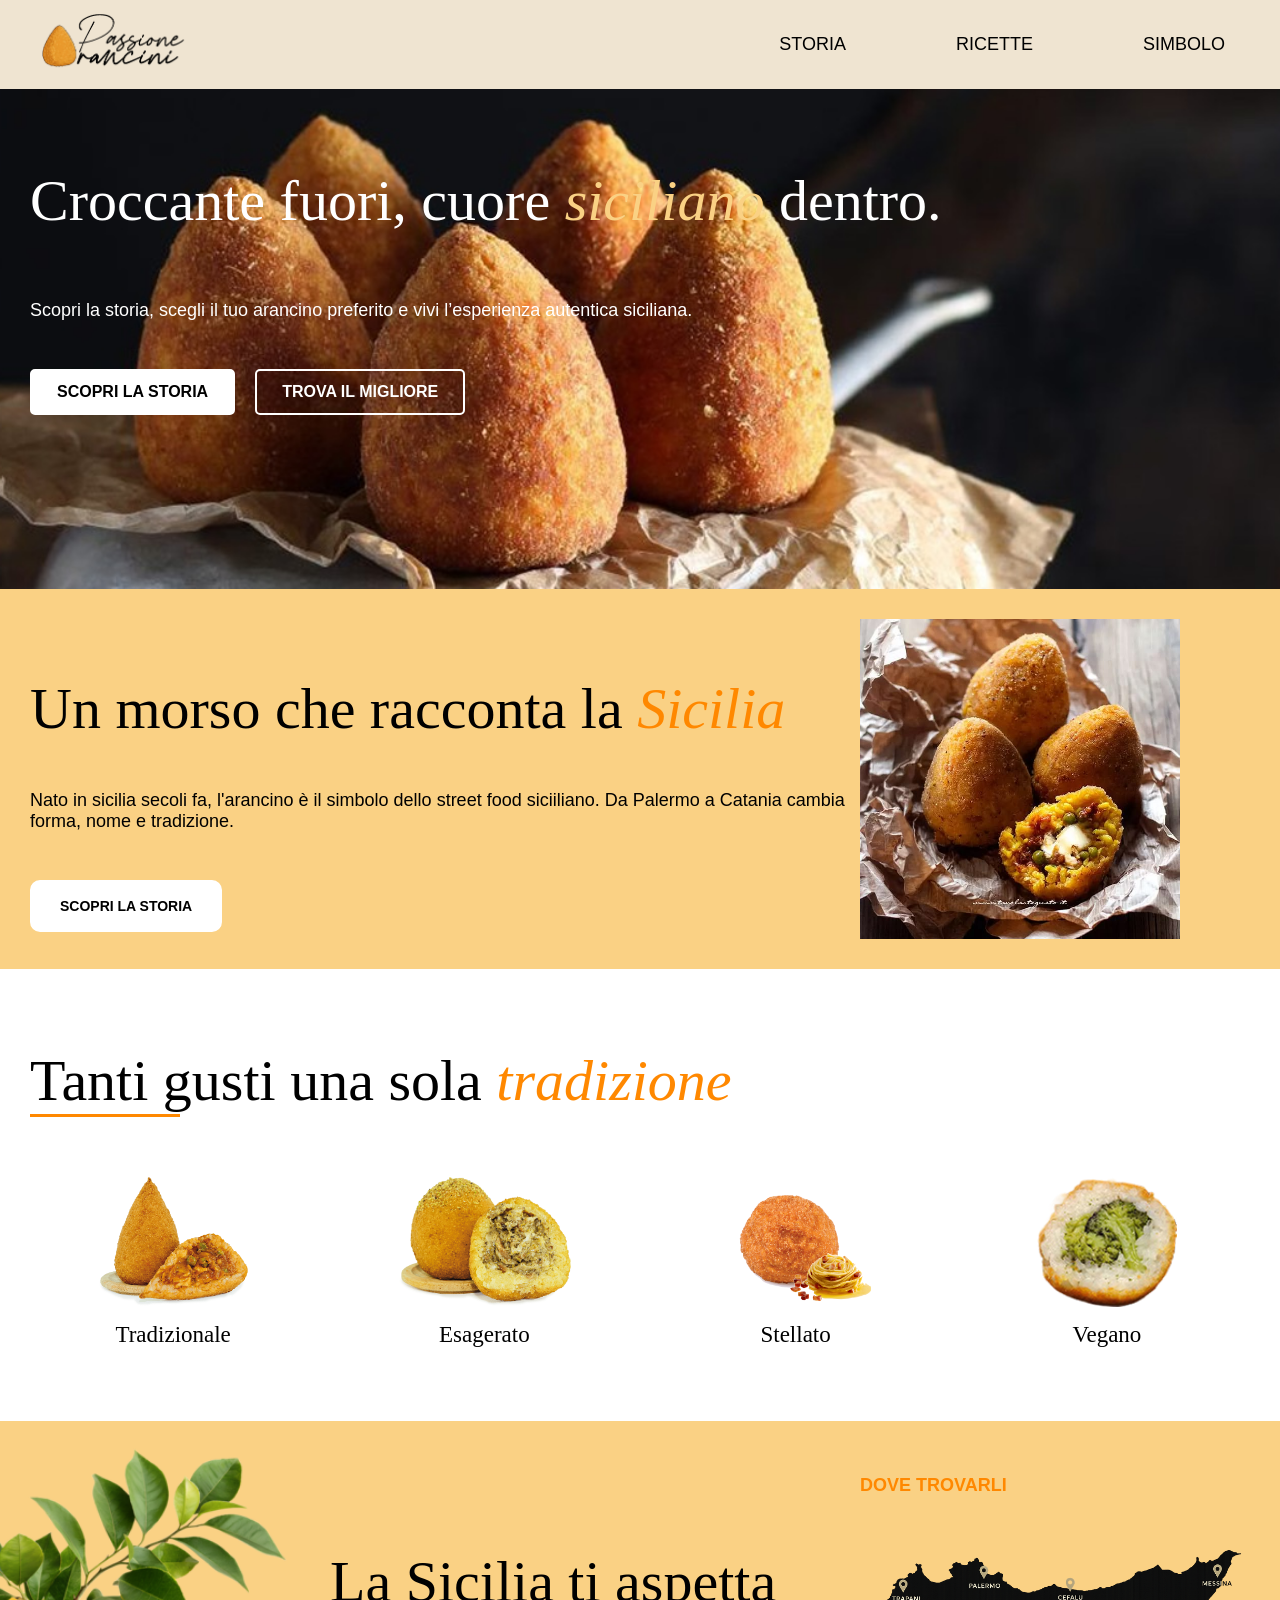
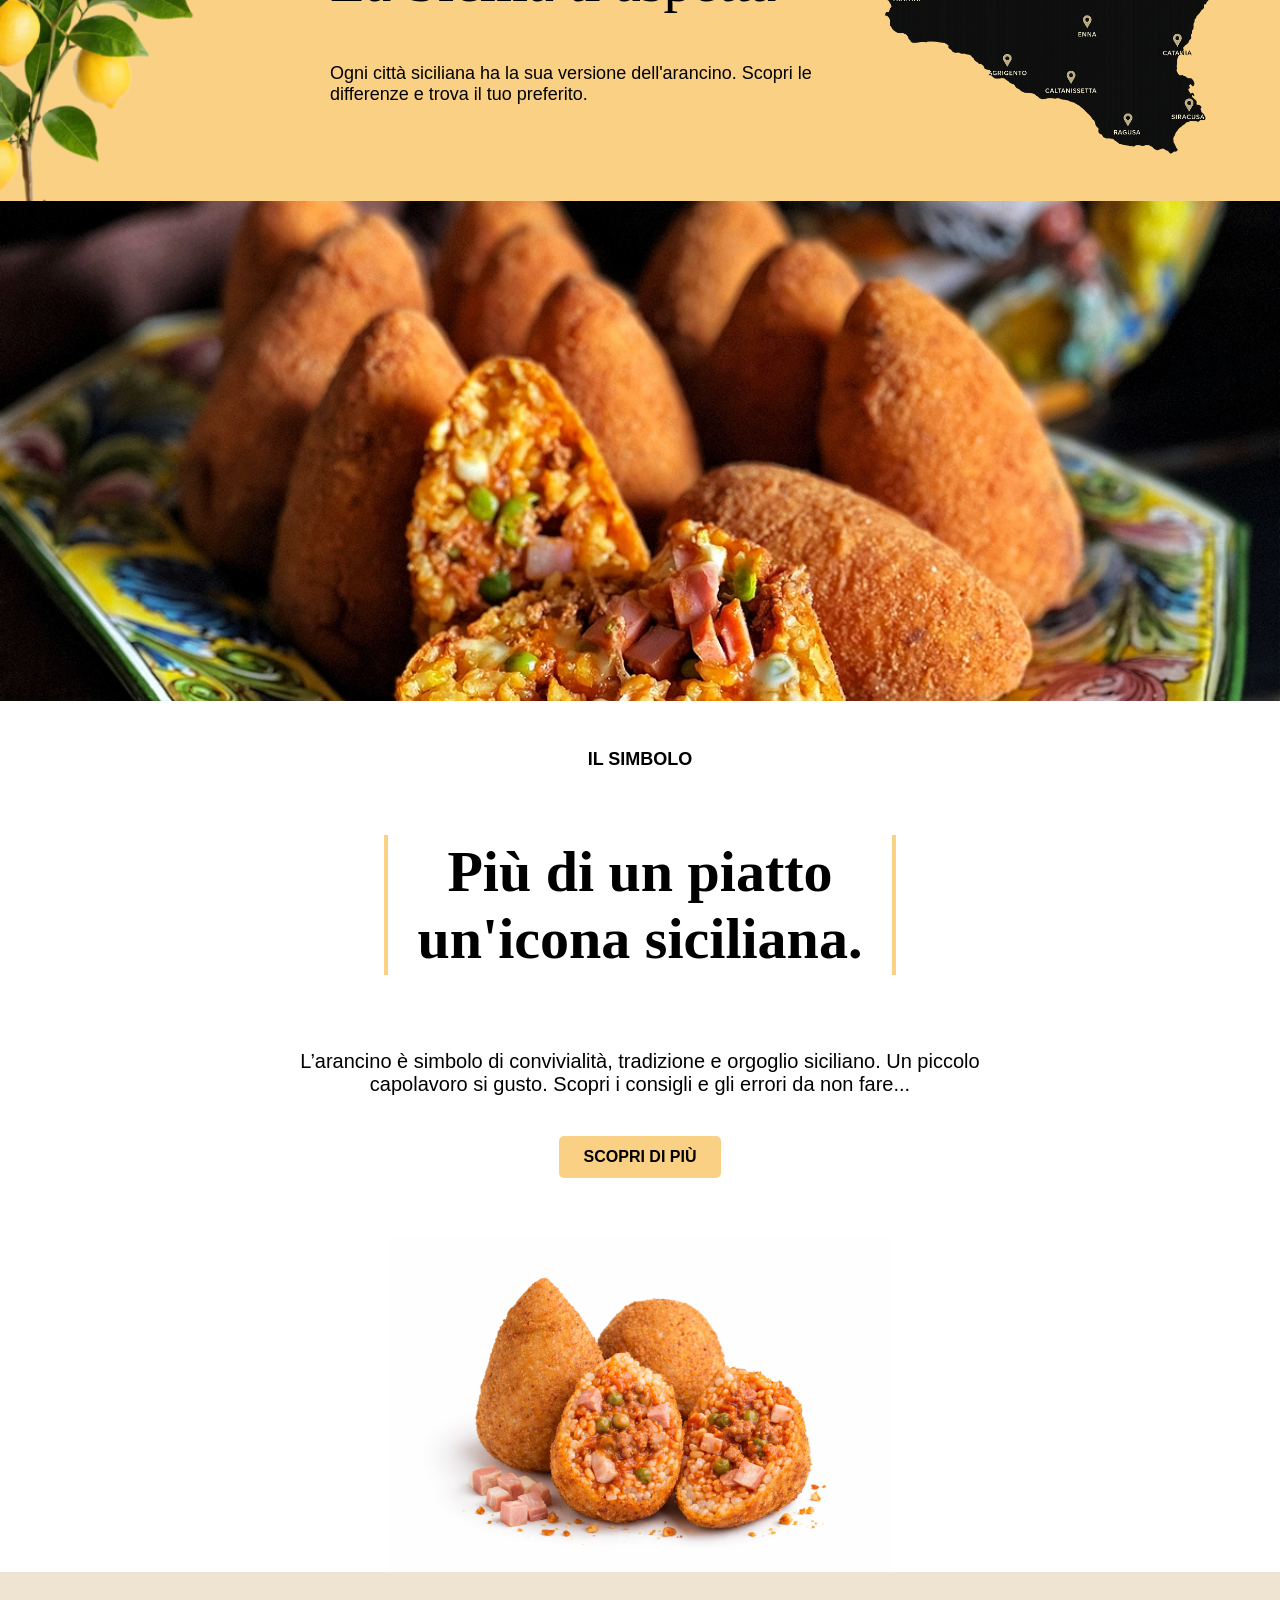
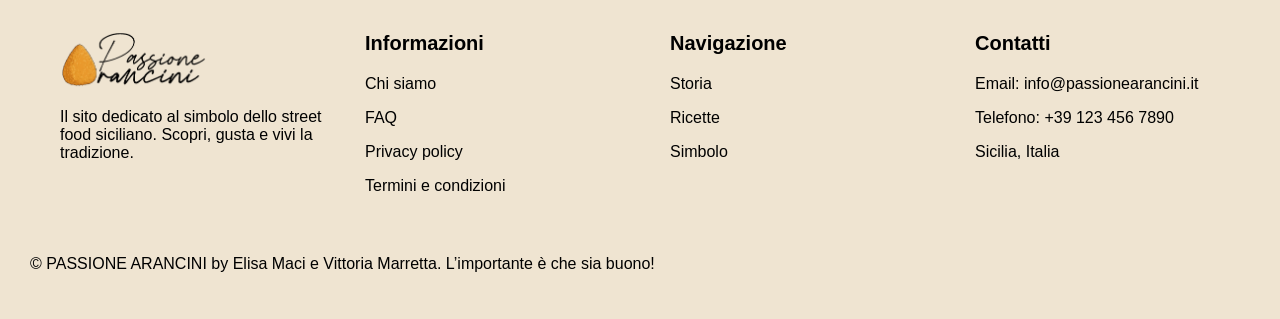
==== commit 81f12e4f: "hover e line" ====
--- a/index.html
+++ b/index.html
@@ -9,7 +9,7 @@
 <body>
     <header>
         <div class="cipolla">
-                <div class="logo"> 
+                <div class="loghino"> 
                     <img src="img/Marchioarancino.png" alt=""> 
                 </div>
                 <div class="nav">
@@ -30,14 +30,16 @@
     
         
     </header>
+
+    
     
     <main>
         <section class="container_hero">
             <div class="overlay">
                 <div class="hero_content">
                     
-                    <h1>Croccante <p>fuori, cuore</p> <span class="highlight">siciliano</span> dentro.</h1>
-                    <p class="testino"> Scopri la storia, scegli il tuo arancino preferito <p class="testino">e vivi l’esperienza autentica siciliana.</p> </p>
+                    <h1>Croccante fuori, cuore <span class="highlight">siciliano</span> dentro.</h1>
+                    <p class="testino"> Scopri la storia, scegli il tuo arancino preferito e vivi l’esperienza autentica siciliana.</p> 
                     
                     
                     <div class="button">
@@ -57,9 +59,9 @@
         <section class="toystory">
             
             <div class="story">
-                <h1> Un morso che <p> racconta la <span class="woody">Sicilia</span></p> </h1>
-                <p class="cowboy"> Nato in sicilia secoli fa, l'arancino è il simbolo <p class="cowboy"> dello street food siciiliano. Da Palermo a Catania</p> <p class="cowboy"> cambia forma, nome e tradizione.</p> </p>
-                <a href="" class="btngold"> SCOPRI LA STORIA</a>
+                <h1> Un morso che racconta la <span class="woody">Sicilia</span></h1>
+                <p class="cowboy"> Nato in sicilia secoli fa, l'arancino è il simbolo  dello street food siciiliano. Da Palermo a Catania cambia forma, nome e tradizione.</p> 
+                <a href="storia.html" class="btngold"> SCOPRI LA STORIA</a>
             </div>
 
             <div class="story_image">
@@ -71,7 +73,7 @@
 
 
         <section class="gusticontainer">
-            <h1> Tanti gusti una sola <p class="woody"> tradizione </p>  <div class="maddy" ></div></h1> 
+            <h1> Tanti gusti una sola <span class="woody"> tradizione </span>  <div class="maddy" ></div></h1> 
             <div class="cards">
                 <div class="card">
                     <a href="tradizionale.html">
@@ -109,8 +111,8 @@
             
             <div class="vanessa">
                 
-                <h1> La Sicilia <p> ti aspetta  </h1>
-                <p class="tuffy"> Ogni città siciliana ha la sua versione <p class="tuffy"> dell'arancino. Scopri le differenze </p> <p class="tuffy"> e trova il tuo preferito.</p> </p>
+                <h1> La Sicilia ti aspetta  </h1>
+                <p class="tuffy"> Ogni città siciliana ha la sua versione  dell'arancino. Scopri le differenze e trova il tuo preferito.</p> 
                 
             </div>
 
@@ -132,7 +134,7 @@
                     <h1>ARANCINO O ARANCINA?</h1>
                     <p class="squirtle"> L'importante è che sia buono. </p>
                     <div class="linea" ></div>
-                    <a href="" class="sofia"> SCOPRI DI PIÙ</a>
+                    <a href="ricette.html" class="sofia"> SCOPRI DI PIÙ</a>
                     
                    
                 
@@ -149,10 +151,10 @@
                 <h2> Più di un piatto <br> un'icona siciliana.</h2>
                 <span></span>
             </div> 
-            <p class="zoro"> L’arancino è simbolo di convivialità, tradizione e orgoglio siciliano.<br> 
+            <p class="zoro"> L’arancino è simbolo di convivialità, tradizione e orgoglio siciliano.
                 Un piccolo capolavoro si gusto. Scopri i consigli e gli errori da non fare...</p>
 
-            <a href="" class="btnsimbolo"> SCOPRI DI PIÙ</a>
+            <a href="simbolo.html" class="btnsimbolo"> SCOPRI DI PIÙ</a>
             <img src="img/elisa.png" alt="" srcset="" class="simboloimg">
         </section>
     </main>
--- a/css/style.css
+++ b/css/style.css
@@ -8,7 +8,9 @@
 }
 
 
-
+h1,h2,h3{
+    font-family: serif
+}
 
 header{
     background-color: #EFE4D1;
@@ -31,7 +33,7 @@
 max-width:1200px;
     margin:0 auto;
     display:flex;
-    justify-content:center;
+    justify-content:space-between;
     align-items:center;
     gap:500px;
     padding: 10px 30px;
@@ -54,7 +56,9 @@
     height: 65px;
 }
 
-
+.loghino img{
+    height: 65px;
+}
 
 
 
@@ -67,16 +71,45 @@
     font-size: 18px;
 }
 
-header nav ul li a:hover {
-    background-color: rgba(250, 209, 132, 0.8); 
-    color: #553e04;
-    
-}
+
 
 .active{
     background-color: rgba(250, 209, 132, 0.8); 
     color: #553e04;
 }
+
+
+.breadcrumbs{
+    max-width: 1200px;
+    margin: 20px auto;
+    padding: 0 30px;
+    display: flex;
+    align-items: center;
+    gap: 10px;
+
+    font-family: 'Gill Sans', 'Gill Sans MT', Calibri, 'Trebuchet MS', sans-serif;
+    font-size: 16px;
+}
+
+.breadcrumbs a{
+    color: #000;
+    text-decoration: none;
+    transition: 0.3s;
+}
+
+
+
+.breadcrumbs span{
+    color: #999;
+}
+
+.breadcrumbs .current{
+    color: #FF8800;
+    font-weight: 600;
+}
+
+
+
 
 
 .container_hero{
@@ -116,7 +149,7 @@
 .hero_content h1{
     color: white;
     font-size: 58px;
-    line-height: 10px;
+    
     font-weight: 300;
      
 }
@@ -126,7 +159,6 @@
 p.testino{
     font-family: 'Gill Sans', 'Gill Sans MT', Calibri, 'Trebuchet MS', sans-serif;
     color: white;
-    line-height: 0.01;
     font-size: 18px;
 }
 
@@ -176,23 +208,13 @@
     border: 2px solid white; 
 }
 
-.button1:hover {
-     background-color: transparent;
-    color: white;
-    border: 2px solid white;
-}
-
-.button2:hover {
-    background-color: white;
-    color: black;
-}
 
 
 
 
 .story h1{
      font-size: 58px;
-    line-height: 10px;
+    
     font-weight: 300;
     color: #000;
 }
@@ -256,12 +278,6 @@
 font-family: 'Gill Sans', 'Gill Sans MT', Calibri, 'Trebuchet MS', sans-serif;
 }
 
-.btngold:hover{
- background-color: transparent;
-    color: #FF8800;
-    border: 2px solid #FF8800;
-    
-}
 
 .gusticontainer{
 
@@ -271,7 +287,7 @@
 
 .gusticontainer h1{
     font-size: 58px;
-    line-height: 10px;
+   
     font-weight: 300;
     margin-bottom: 40px;
 }
@@ -286,7 +302,9 @@
 }
 .cards{
     display: grid;
-    grid-template-columns: repeat(4, 1fr);
+    
+    grid-template-columns: repeat(auto-fit, minmax(200px, 1fr));
+ 
     gap: 25px;
 }
 
@@ -321,16 +339,13 @@
     
 }
 
-.card img:hover{
-    transform: scale(1.2);
-}
 
 
 
 
 .vanessa h1{
      font-size: 58px;
-    line-height: 10px;
+
     font-weight: 300;
     color: #000;
 }
@@ -441,14 +456,12 @@
 
 }
 
-.ball:hover .pokemon{
-    opacity: 1;
-}
+
 
 .pokemon h1{
     color: white;
     font-size: 58px;
-    line-height: 10px;
+   
     font-weight: 300;
 }
 
@@ -456,7 +469,7 @@
     color: white;
    font-style: italic;
     font-size: 32px;
-    line-height: 0.01;
+   
 }
 
 .sofia{
@@ -482,9 +495,7 @@
 transition: transform 0.3s ease-out;
 
 }
-a.sofia:hover:after{
-    transform: scaleX(1);
-}
+
 
 .linea{
     width: 80px;
@@ -529,7 +540,7 @@
 
 .onepiece h2{
     font-size: 58px;
-    line-height: 1.1;
+   
     max-width: 700px;
 }
 
@@ -537,7 +548,7 @@
     max-width: 750px;
     margin:auto;
     font-size: 20px;
-    line-height: 1.6;
+    
     margin-bottom: 40px;
     font-family: 'Gill Sans', 'Gill Sans MT', Calibri, 'Trebuchet MS', sans-serif;
 
@@ -556,10 +567,6 @@
     border-radius: 5px; 
 }
 
-.btnsimbolo:hover{
-    transform: scale(1.05);
-    background-color: #FF8800;
-}
 
 .simbolo img{
     width: 500px;
@@ -595,11 +602,7 @@
     font-family: 'Gill Sans', 'Gill Sans MT', Calibri, 'Trebuchet MS', sans-serif;
 }
 
-.colore:hover{
-    color: #FF8800;
-    cursor: pointer;
-
-}
+
 
 .p.colore{
     text-decoration: none;
@@ -612,6 +615,7 @@
 
 .griglia a{
     text-decoration: none;
+    color:#000;
 }
 
 .griglia img{
@@ -720,7 +724,7 @@
 
 .triangolo p{
     font-size: 18px;
-    line-height: 1.5;
+    
     max-width: 500px;    
     color: #000;
     font-family: 'Gill Sans', 'Gill Sans MT', Calibri, 'Trebuchet MS', sans-serif;
@@ -778,7 +782,7 @@
 
 .criceto{
     font-weight: 400;
-    line-height: 1.4;
+    
     max-width: 700px;
     margin: 0 auto 50px auto;
     font-size: 20px;
@@ -795,6 +799,7 @@
     max-width: 1100px;
     margin: 0 auto;
     
+    
 
 
 }
@@ -804,6 +809,7 @@
     padding: 20px;
     display: grid;
     grid-template-columns: 1fr 1fr ;
+    
 
 }
 .arancinitesto{
@@ -840,7 +846,7 @@
 
 .arancini p{
     font-size: 18px;
-    line-height: 1.5;
+    
 
 }
 
@@ -926,7 +932,7 @@
 
 .cardcuriose p{
     font-size: 16px;
-    line-height: 1.6;
+    
     color: #000;
         font-family: 'Gill Sans', 'Gill Sans MT', Calibri, 'Trebuchet MS', sans-serif;
 
@@ -970,7 +976,7 @@
 .overlayfinale h1{
     color: white;
     font-size: 58px;
-    line-height: 10px;
+    
     font-weight: 300;
 }
 
@@ -978,7 +984,7 @@
     color: white;
    font-style: italic;
     font-size: 32px;
-    line-height: 0.01;
+   
 }
 
 
@@ -999,7 +1005,7 @@
 
 .casello{
     display: grid;
-    grid-template-columns: repeat(3, 1fr);
+    grid-template-columns: repeat(auto-fit, minmax(350px, 1fr));
     gap: 20px;
     background-color: #FAD184;
     padding: 30px;
@@ -1018,9 +1024,7 @@
    
 }
 
-.auto:hover{
-    transform: translateY(-5px);
-}
+
 
 .auto img{
     width: 150px;
@@ -1036,7 +1040,7 @@
 
 .auto p{
     font-size: 18px;
-    line-height: 1.5;
+    
     color: #000;
     font-family: 'Gill Sans', 'Gill Sans MT', Calibri, 'Trebuchet MS', sans-serif;
     align-self: center;
@@ -1059,7 +1063,7 @@
 
 .preferiti h1{
     font-size: 58px;
-    line-height: 10px;
+    
     font-weight: 300;
     color: #000;
     text-align: center;
@@ -1114,7 +1118,7 @@
 
 .giada h1{
     font-size: 50px;
-    line-height: 10px;
+    
     font-weight: 400;
     color: #000;
     text-align: center;
@@ -1180,7 +1184,7 @@
 
 .bijoux h1{
     font-size: 60px;
-    line-height:1;
+   
     margin-bottom:30px;
 }
 
@@ -1245,7 +1249,7 @@
 
 .cartoni{
     display:grid;
-    grid-template-columns:repeat(auto-fit,minmax(240px,1fr));
+    grid-template-columns:repeat(auto-fit,minmax(300px,1fr));
     gap:25px;
     margin: 30px 0;
 }
@@ -1334,7 +1338,8 @@
 
 .horrorgrid{
     display:grid;
-    grid-template-columns: repeat(3, 1fr);
+    grid-template-columns: repeat(auto-fit, minmax(250px, 1fr ));
+ 
     gap:70px;
     max-width: 1100px;
     margin: 0 auto;
@@ -1349,8 +1354,7 @@
 
 .horrorcard h3{
     color:#ffffff;
-    text-decoration: underline;
-    text-underline-offset: 2px;
+     
     margin-bottom:15px;
     font-size: 22px;
 }
@@ -1428,7 +1432,7 @@
     max-width: 700px;
     margin: 0 auto;
     font-size: 18px;
-    line-height: 1.8;
+    
     color: #000;
     font-family: 'Gill Sans', 'Gill Sans MT', Calibri, 'Trebuchet MS', sans-serif;
 }
@@ -1440,78 +1444,11 @@
 
 .tradizionale h1{
     font-size: 50px;
-    line-height: 1;
+    
     margin: 20px 0;
 }
 
 
-
-
- .anime h2{
-    text-align: center;
-    margin-bottom:40px;
-    color: #000;
-    font-size: 40px;
-
- }
-
- .burro{
-    display: grid;
-    grid-template-columns: 1fr 1fr;
-    gap: 30px;
-    margin: 40px 40px auto;
-    margin-bottom: 60px;
- }
-
-.passocarrabile{
-    position: relative;
-    overflow: hidden;
-    height: 500px;
-}
-
-.passocarrabile img{
-    height: 500px;
-    object-fit: cover;
-    width: 100%;
-    border-radius: 20px;
-}
-
-.banca{
-    position: absolute;
-    inset: 0;
-    background-color: rgba(47, 51, 50, 0.45);
-    color: white;
-    padding:40px;
-    display: flex;
-    flex-direction: column;
-    justify-content: flex-end;
-    border-radius: 20px;
-}
-
-.banca h3{
-     font-size: 90px;
-     margin-bottom: 20px;
-     letter-spacing: 20px;
-     text-transform: uppercase;
-     text-align: center;
-     font-family: 'Times New Roman', Times, serif;
-}
-
-
-.banca p{
-    font-family: 'Gill Sans', 'Gill Sans MT', Calibri, 'Trebuchet MS', sans-serif;
-    font-size: 20px;
-}
-
-
-.bollino{
-    width: 600px;
-    justify-self: center;
-    margin-top: 0px;
-    height: 3px;
-    background-color: #FAD184;
-    margin: 10px 0;
-}
 
 
 
@@ -1557,7 +1494,7 @@
 .ricettariodescription {
     color: #000;
     font-size: 18px;
-    line-height: 1.6;
+    
     font-family: 'Gill Sans', 'Gill Sans MT', Calibri, 'Trebuchet MS', sans-serif;
 }
 
@@ -1610,7 +1547,7 @@
 
 .stepcard p {
     padding: 0 20px 25px;
-    line-height: 1.6;
+    
     color: #555;
     font-family: 'Gill Sans', 'Gill Sans MT', Calibri, 'Trebuchet MS', sans-serif;
 }
@@ -1635,7 +1572,7 @@
 
 .arianna h2{
     font-size: 45px;
-    line-height: 10px;
+    
     font-weight: 300;
     margin: 40px;
 }
@@ -1768,7 +1705,7 @@
 .foglia-box p{
     font-family: 'Gill Sans', 'Gill Sans MT', Calibri, 'Trebuchet MS', sans-serif;
     color: white;
-    line-height: 1.6;
+    
     font-size: 15px ;
 }
 
@@ -1878,11 +1815,12 @@
 
 .battaglia{
     flex: 1;
+    flex-direction: column;
     padding: 30px;
     min-width: 450px;
     display: flex;
-    align-items: center;
-    gap: 25px;
+    
+    
     border-radius: 6px;
     background: #FAD184;
     border: 1px solid #d8ccb8;
@@ -1903,12 +1841,15 @@
     font-size: 25px;
     margin-bottom: 10px;
     text-transform: uppercase;
+    margin: 20px 0 ;
+    
 }
 
 .battaglia p{
     font-size: 20px;
-    line-height: 1.8;
-    font-family: 'Gill Sans', 'Gill Sans MT', Calibri, 'Trebuchet MS', sans-serif;
+    
+    font-family: 'Gill Sans', 'Gill Sans MT', Calibri, 'Trebuchet MS', sans-serif;
+    margin: 0 auto;
 }
 
 /* marrone al posto del verde */
@@ -1944,9 +1885,10 @@
    MEDIA QUERY: SMARTPHONE (MAX-WIDTH: 600px)
    ========================================================================== */
 
-@media (max-width: 600px) {
-    
-    
+@media (max-width: 800px) {
+    
+
+
     
     body {
         font-size: 16px;
@@ -1956,13 +1898,13 @@
     .pokemon h1, .onepiece h2, .overlayfinale h1, .preferiti h1, 
     .bijoux h1, .arianna h2, .sapori h2, .esperienza h2 {
         font-size: 32px ;
-        line-height: 1.2 ;
+        
         margin-bottom: 20px ;
     }
 
     h2, .giapponesina h2, .disputa h2, .disputa h3, .leone h2, .carto h2, .ricettariotitolo h2, .terea h2 {
         font-size: 26px ;
-        line-height: 1.2;
+        
     }
 
     
@@ -2012,7 +1954,7 @@
 
     p.testino {
         font-size: 16px;
-        line-height: 1.4;
+        
     }
 
     .button {
@@ -2276,4 +2218,78 @@
         margin: 30px 15px;
         padding: 0 15px;
     }
+}
+
+
+
+
+
+
+
+
+
+
+
+
+
+
+
+
+
+@media (hover: hover){
+
+.logo img:hover{
+        transform: scale(1.05);
+        transition: transform 0.3s ease;
+        cursor: pointer;
+    }
+
+    header nav ul li a:hover{
+        background-color: rgba(250, 209, 132, 0.8);
+        color: #553e04;
+    }
+
+    .breadcrumbs a:hover{
+        color: #FF8800;
+    }
+
+    .button1:hover{
+        background-color: transparent;
+        color: white;
+        border: 2px solid white;
+    }
+
+    .button2:hover{
+        background-color: white;
+        color: black;
+    }
+
+    .btngold:hover{
+        background-color: transparent;
+        color: #FF8800;
+        border: 2px solid #FF8800;
+    }
+
+    .card img:hover{
+        transform: scale(1.2);
+    }
+
+    .ball:hover .pokemon{
+        opacity: 1;
+    }
+
+    a.sofia:hover:after{
+        transform: scaleX(1);
+    }
+
+    .btnsimbolo:hover{
+        transform: scale(1.05);
+        background-color: #FF8800;
+    }
+
+    .colore:hover{
+        color: #FF8800;
+        cursor: pointer;
+    }
+
 }
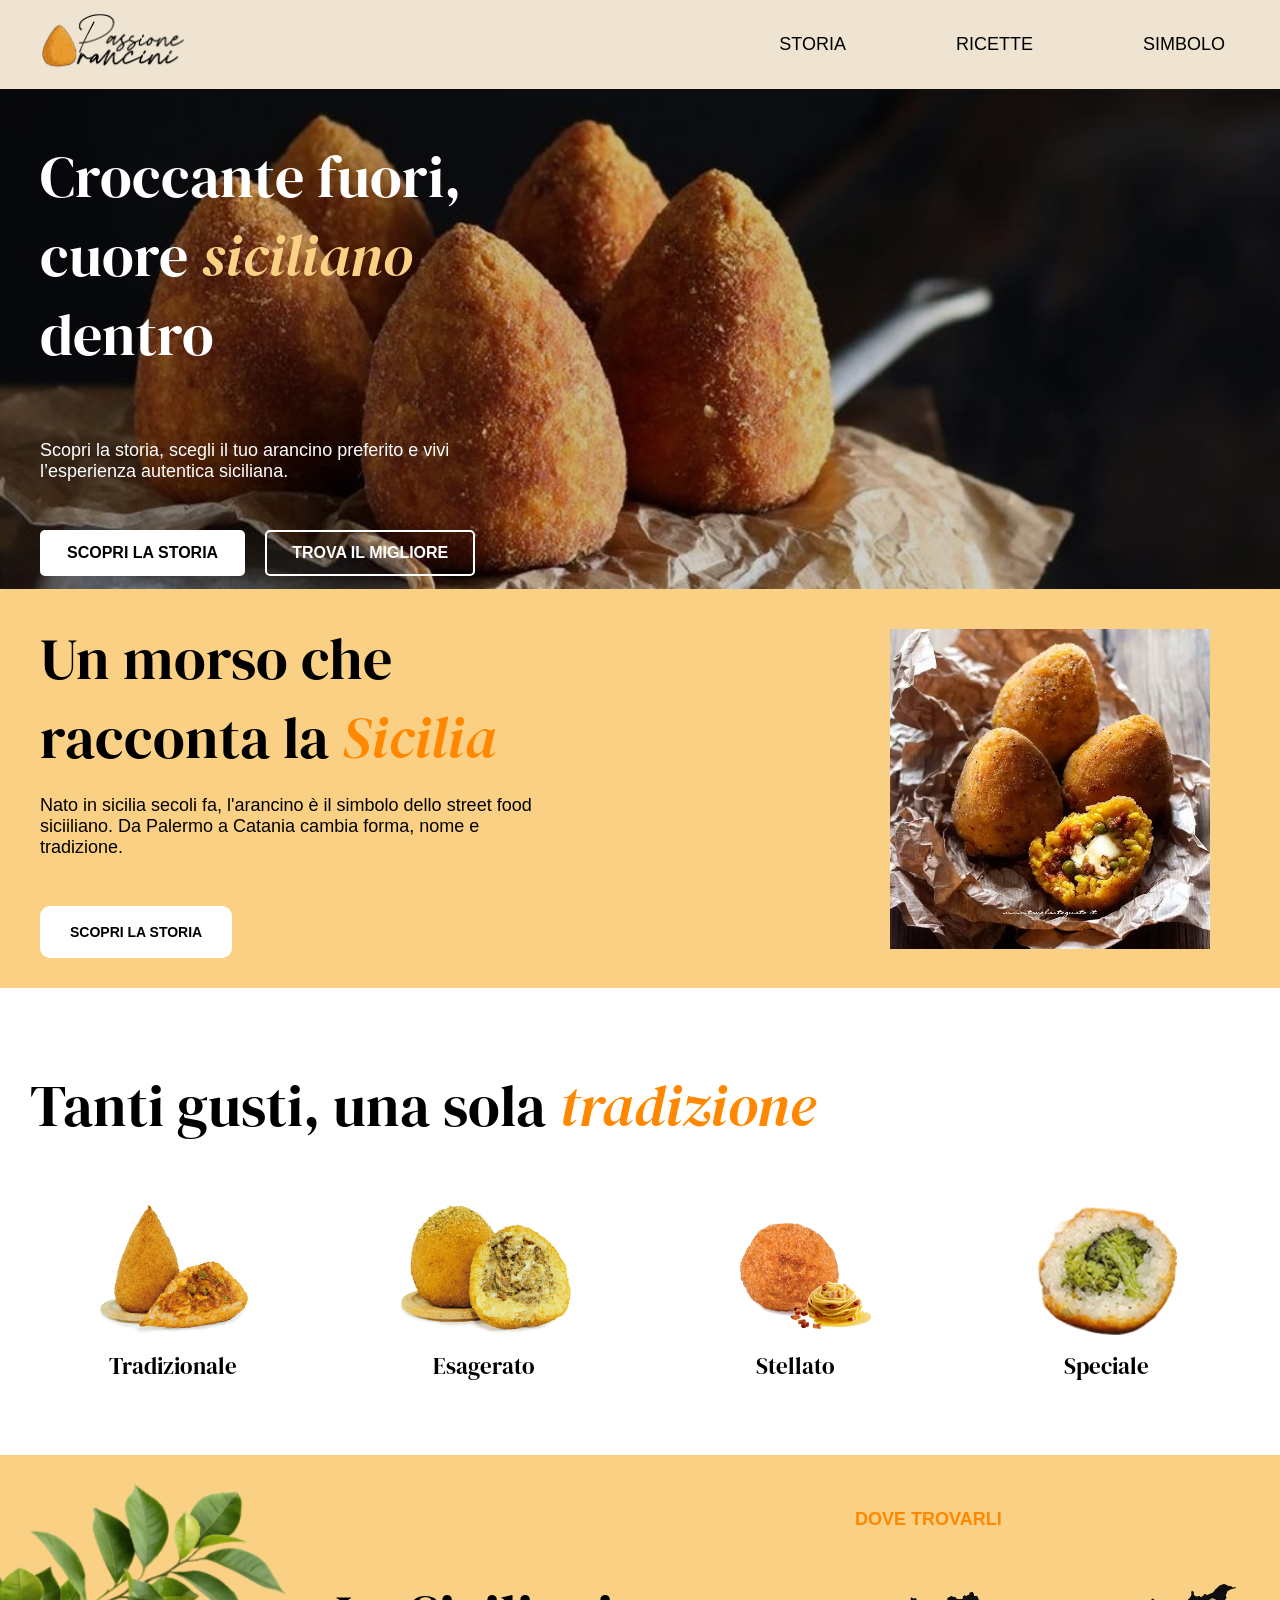
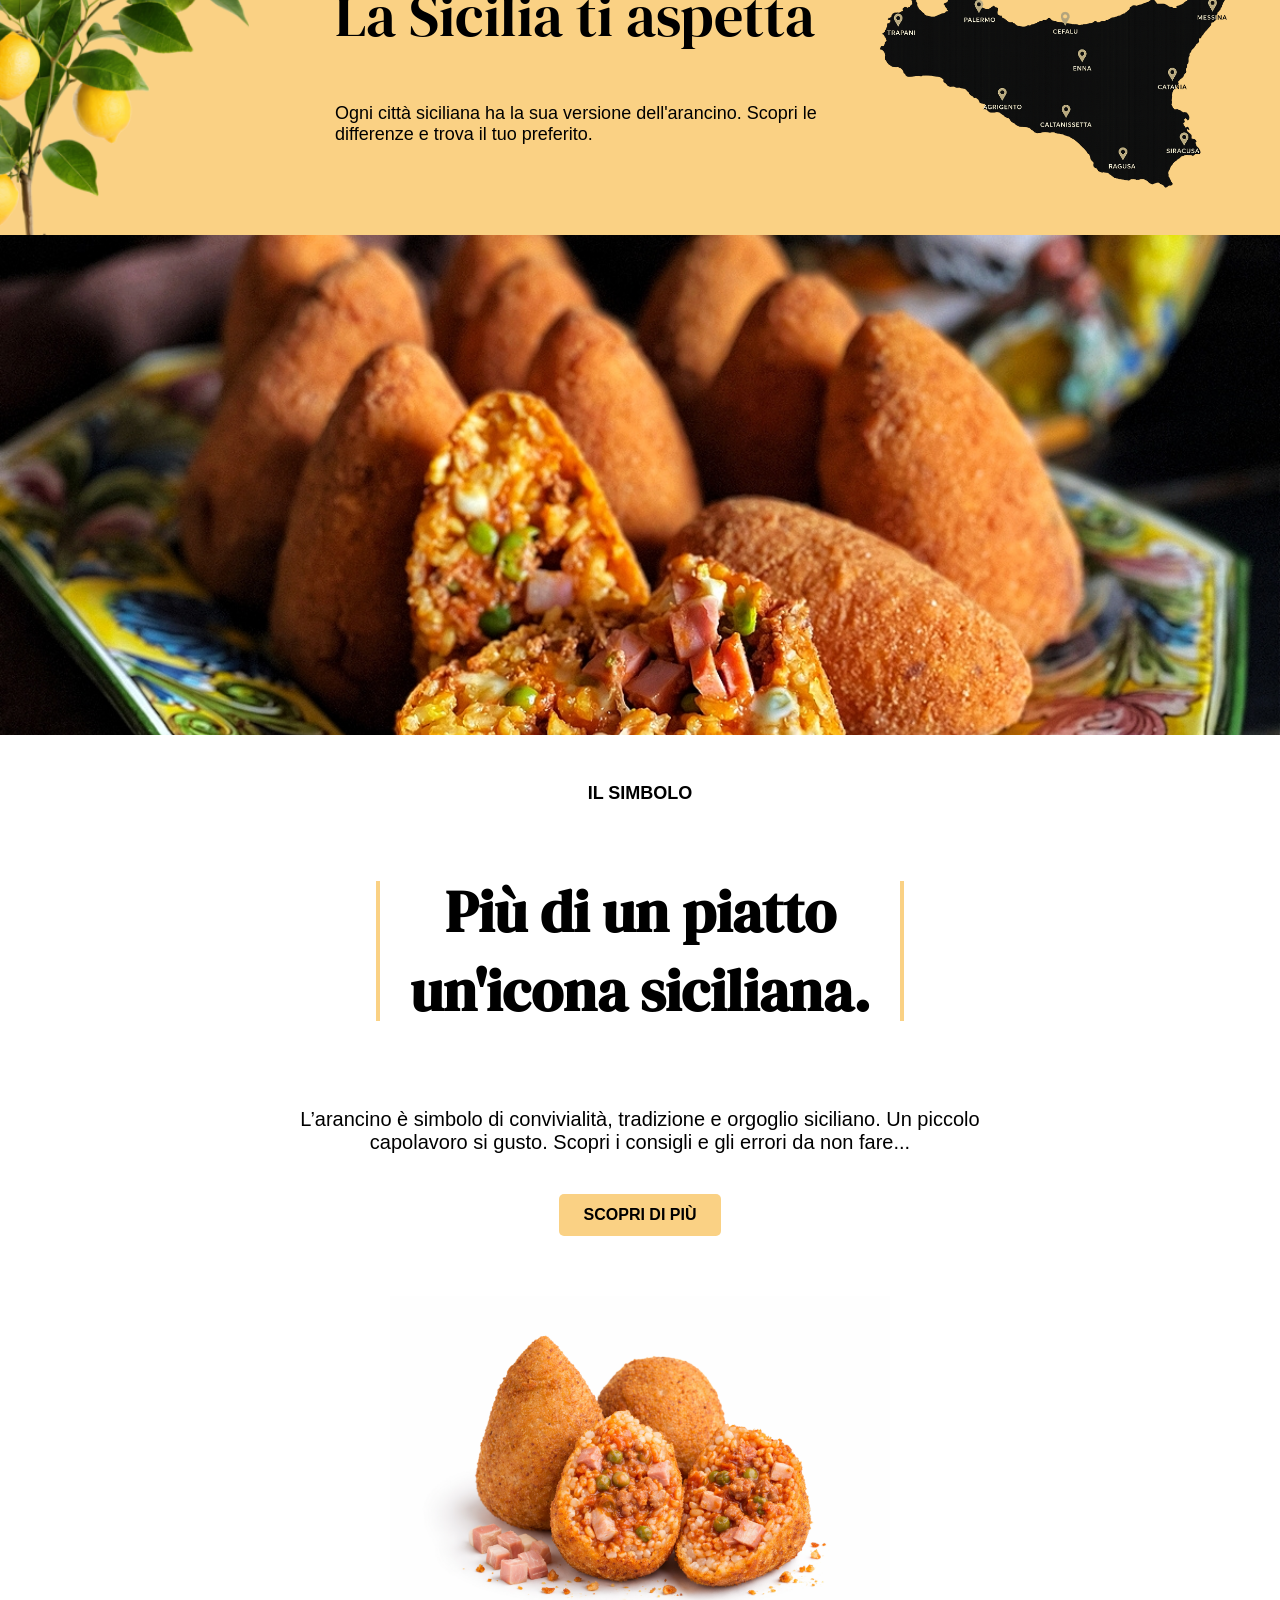
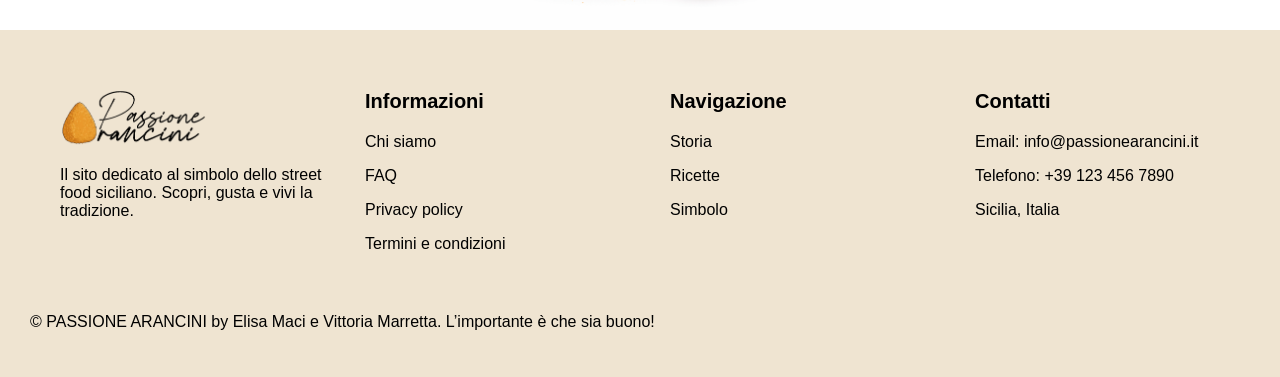
==== commit 66cc63f5: "html normale" ====
--- a/index.html
+++ b/index.html
@@ -5,6 +5,9 @@
     <meta name="viewport" content="width=device-width, initial-scale=1.0">
     <title>sitoarancini</title>
     <link rel="stylesheet" href="css/style.css">
+    <link rel="preconnect" href="https://fonts.googleapis.com">
+<link rel="preconnect" href="https://fonts.gstatic.com" crossorigin>
+<link href="https://fonts.googleapis.com/css2?family=DM+Serif+Display:ital@0;1&display=swap" rel="stylesheet">
 </head>
 <body>
     <header>
@@ -38,7 +41,7 @@
             <div class="overlay">
                 <div class="hero_content">
                     
-                    <h1>Croccante fuori, cuore <span class="highlight">siciliano</span> dentro.</h1>
+                    <h1>Croccante fuori, cuore <span class="highlight">siciliano</span> dentro</h1>
                     <p class="testino"> Scopri la storia, scegli il tuo arancino preferito e vivi l’esperienza autentica siciliana.</p> 
                     
                     
@@ -73,7 +76,8 @@
 
 
         <section class="gusticontainer">
-            <h1> Tanti gusti una sola <span class="woody"> tradizione </span>  <div class="maddy" ></div></h1> 
+            <h1> Tanti gusti, una sola <span class="woody"> tradizione </span>  </h1> 
+            
             <div class="cards">
                 <div class="card">
                     <a href="tradizionale.html">
@@ -94,9 +98,9 @@
                     </a>
                 </div>
                 <div class="card">
-                    <a href="vegano.html"></a>
+                    <a href="speciale.html"></a>
                     <img src="img/Object.png" alt="" srcset="">
-                    <h3>Vegano</h3>
+                    <h3>Speciale</h3>
                 </div>
             </div>
 
--- a/css/style.css
+++ b/css/style.css
@@ -7,9 +7,19 @@
    box-sizing: border-box;
 }
 
-
-h1,h2,h3{
-    font-family: serif
+.dm-serif-display-regular {
+  font-family: "DM Serif Display", serif;
+  font-weight: 400;
+  font-style: normal;
+
+
+}
+
+p, a {
+    font-family: 'Gill Sans', sans-serif;
+}
+h1,h2,h3, h4{
+    font-family: "DM Serif Display", serif;
 }
 
 header{
@@ -28,9 +38,7 @@
 }
 
 .cipolla{
-
-
-max-width:1200px;
+    max-width:1200px;
     margin:0 auto;
     display:flex;
     justify-content:space-between;
@@ -120,7 +128,8 @@
 
 .overlay {
     position: absolute;
-   
+    
+    
 }
 
 .zio {
@@ -137,12 +146,14 @@
     height: 100%;
     object-fit: cover; 
     display: block;
+    
 }
 
 .hero_content{
-    margin: 30px;
+    margin: 0 40px auto;
     display: flex;
     flex-direction: column;
+    max-width: 500px;
     
 }
 
@@ -182,6 +193,7 @@
     display: flex;
     gap: 20px; 
     margin-top: 30px;
+    
 }
 
 .button a {
@@ -210,11 +222,14 @@
 
 
 
-
+.story{
+    margin: 0 40px auto;
+    max-width: 500px;
+}
 
 .story h1{
      font-size: 58px;
-    
+    margin: 0 auto;
     font-weight: 300;
     color: #000;
 }
@@ -227,7 +242,7 @@
 
 .toystory {
     background-color: #FAD184;
-    padding: 30px;
+    padding: 30px 0;
 }
 
 .woody{
@@ -293,13 +308,6 @@
 }
 
 
-.maddy{
-    width: 150px;
-    height: 3px;
-    background-color: #FF8800;
-    margin-bottom: 25px;
-
-}
 .cards{
     display: grid;
     
@@ -341,7 +349,10 @@
 
 
 
-
+.vanessa{
+    max-width: 500px;
+    
+}
 
 .vanessa h1{
      font-size: 58px;
@@ -756,7 +767,7 @@
 }
 .disputa img{
     width: 100%;
-    height: 100%;
+    height: 600px;
     display: block;
     margin: 0 auto;
     
@@ -1067,7 +1078,7 @@
     font-weight: 300;
     color: #000;
     text-align: center;
-    margin: 70px 0;
+    margin: 50px 0;
 }
 
 .striscia{
@@ -1172,7 +1183,7 @@
     justify-content:center;
     align-items:center;
     text-align:center;
-    padding:80px 20px;
+    padding:50px 20px 80px 20px;
 }
 
 .rimmel{
@@ -1202,7 +1213,9 @@
     
 }
 
-
+.mufasatesto{
+    max-width: 800px;
+}
 
 .mufasa{
     display: flex;
@@ -1210,7 +1223,7 @@
     margin: 0 auto;
     max-width: 90%;
     justify-content: center;
-    gap: 40px;
+    gap: 150px;
 }
 .mufasa h2{
     color: #Ff8800;
@@ -1282,12 +1295,14 @@
     
 }
 blockquote{
+    text-align: center;
     font-size:2rem;
     font-weight:600;
     border-left:5px solid #FF8800;
     border-right:5px solid #FF8800;
     padding-left:25px;
-    max-width: 800px;
+    padding-right:25px;
+    max-width: 780px;
     margin: 50px  auto;
 }
 
@@ -1379,6 +1394,7 @@
     margin: 0 auto;
     font-style: italic;
     padding: 30px 0;
+    max-width: 880px;
 }
 
 
@@ -1494,7 +1510,8 @@
 .ricettariodescription {
     color: #000;
     font-size: 18px;
-    
+    max-width: 500px;
+    margin: auto;
     font-family: 'Gill Sans', 'Gill Sans MT', Calibri, 'Trebuchet MS', sans-serif;
 }
 
@@ -1887,24 +1904,32 @@
 
 @media (max-width: 800px) {
     
-
+    p.testino, .criceto, .zoro {
+        width: 100%;
+        max-width: 90%; /* Occupa al massimo il 90% della larghezza dello schermo, lasciando il 5% di spazio vuoto per lato */
+        margin-left: auto;
+        margin-right: auto;
+    }
 
     
     body {
         font-size: 16px;
+        box-sizing: border-box;
     }
 
     h1, .hero_content h1, .story h1, .gusticontainer h1, .vanessa h1, 
     .pokemon h1, .onepiece h2, .overlayfinale h1, .preferiti h1, 
     .bijoux h1, .arianna h2, .sapori h2, .esperienza h2 {
         font-size: 32px ;
-        
+        width: 100%;
+        max-width: 90%;
         margin-bottom: 20px ;
     }
 
     h2, .giapponesina h2, .disputa h2, .disputa h3, .leone h2, .carto h2, .ricettariotitolo h2, .terea h2 {
         font-size: 26px ;
-        
+        width: 100%;
+        max-width: 90%;
     }
 
     
@@ -1986,7 +2011,7 @@
 
     .story_image img, .barbie_image img {
         width: 100%;
-        max-width: 280px;
+        max-width: 240px;
         height: auto;
     }
 
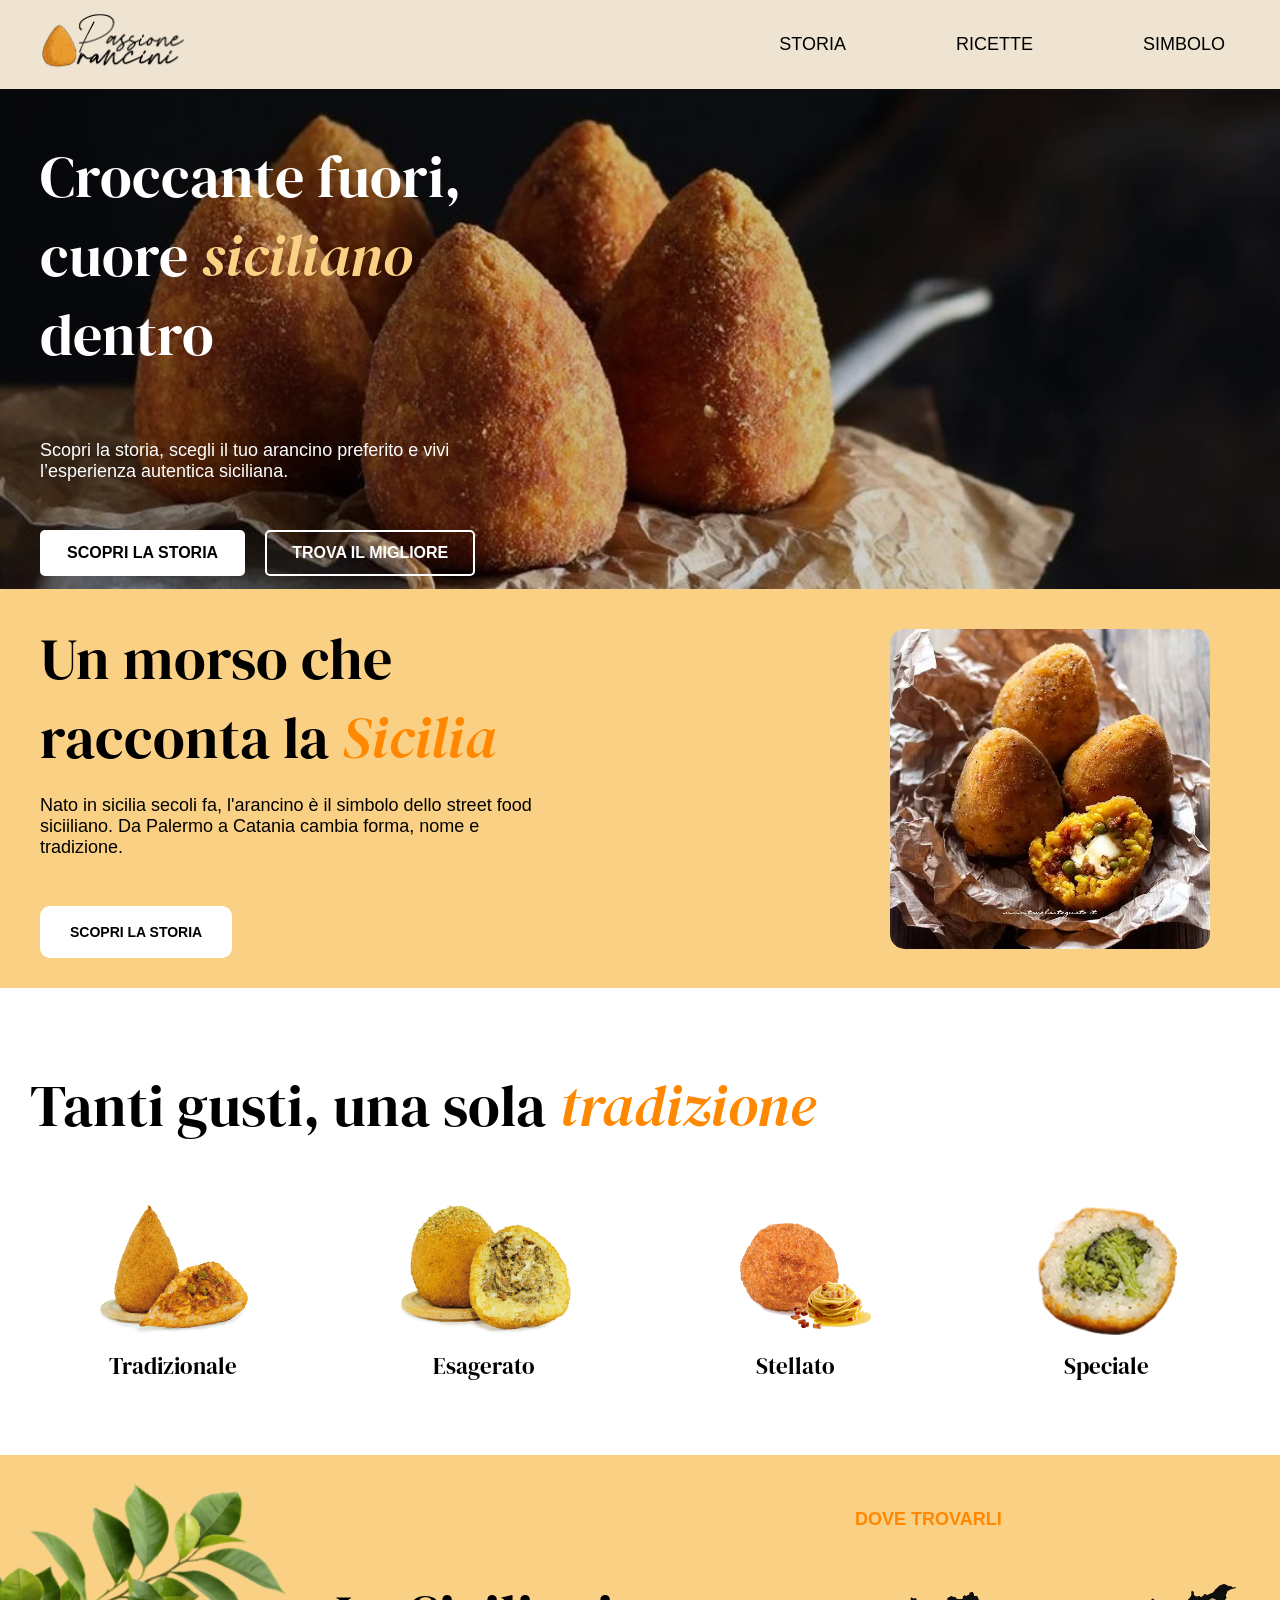
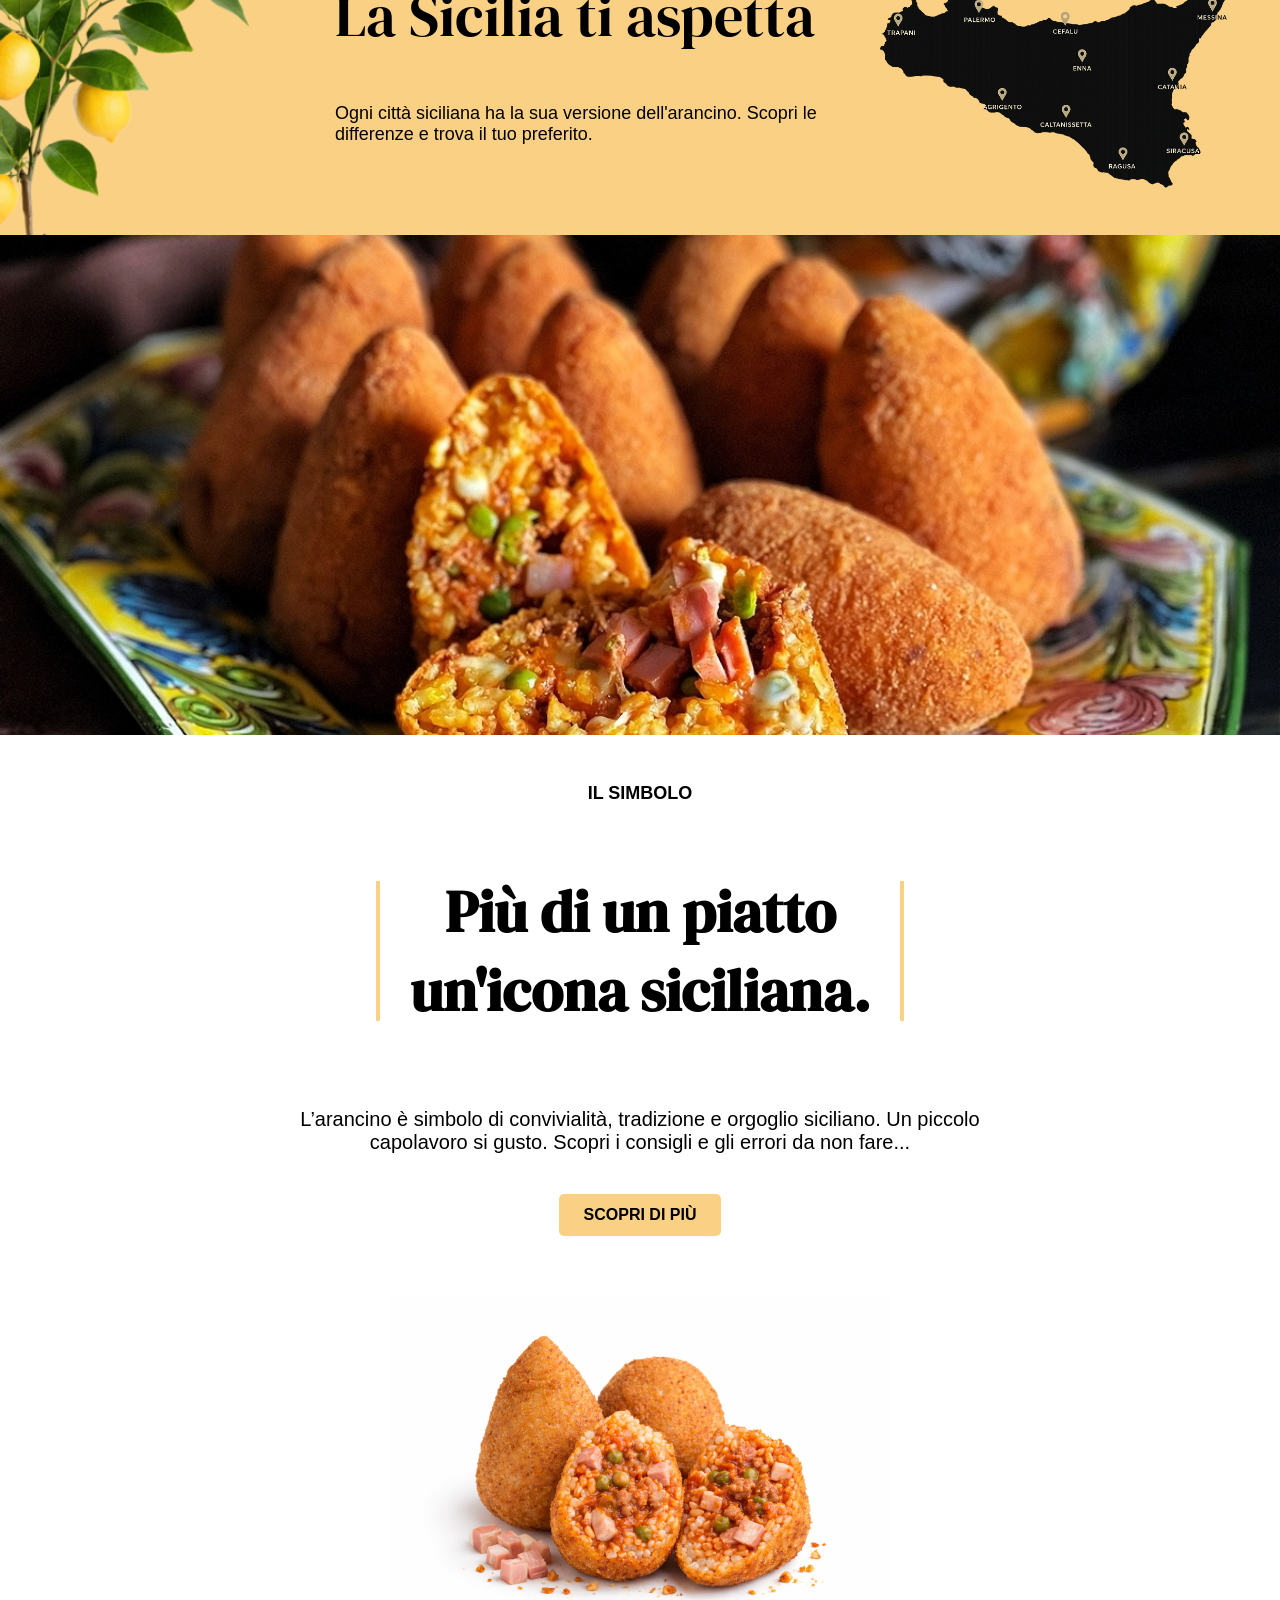
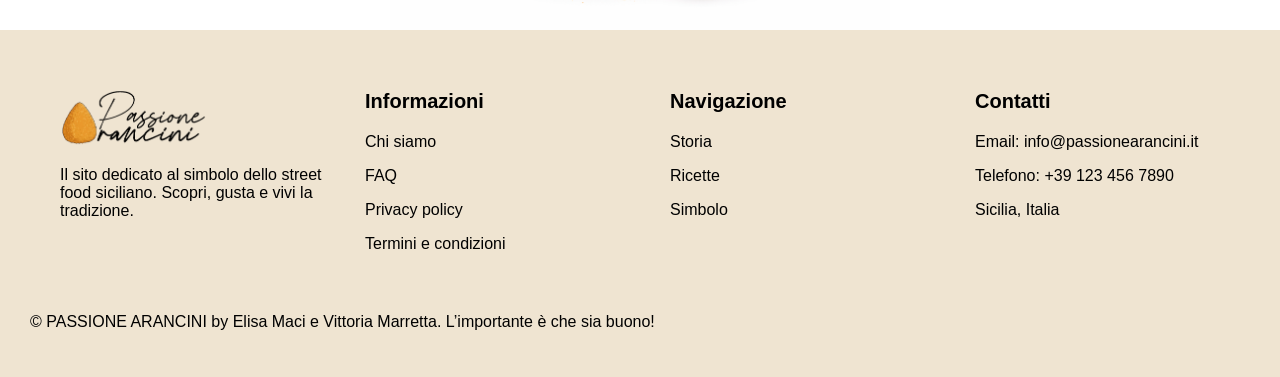
==== commit ea6ad2e7: "end" ====
--- a/index.html
+++ b/index.html
@@ -47,7 +47,7 @@
                     
                     <div class="button">
                         <a href="storia.html" class="button1">SCOPRI LA STORIA</a>
-                        <a href="storia.html" class="button2"> TROVA IL MIGLIORE</a>
+                        <a href="ricette.html" class="button2"> TROVA IL MIGLIORE</a>
                     </div>
                 </div>
             
@@ -136,7 +136,7 @@
                 
                     <div class="linea" ></div>
                     <h1>ARANCINO O ARANCINA?</h1>
-                    <p class="squirtle"> L'importante è che sia buono. </p>
+                    <p class="squirtle"> L'importante è che sia buono... o buona.  </p>
                     <div class="linea" ></div>
                     <a href="ricette.html" class="sofia"> SCOPRI DI PIÙ</a>
                     
--- a/css/style.css
+++ b/css/style.css
@@ -263,7 +263,7 @@
     height: 100%;
     object-fit: cover;
     display: block;
-    
+    border-radius: 15px;
 }
 
 
@@ -764,8 +764,9 @@
 .sopra p{
     font-family: 'Gill Sans', 'Gill Sans MT', Calibri, 'Trebuchet MS', sans-serif;
     font-size: 18px;
-}
-.disputa img{
+    
+}
+.immagine img{
     width: 100%;
     height: 600px;
     display: block;
@@ -794,7 +795,7 @@
 .criceto{
     font-weight: 400;
     
-    max-width: 700px;
+    
     margin: 0 auto 50px auto;
     font-size: 20px;
     text-align: center;
@@ -881,6 +882,7 @@
 .blocco{
     width: 320px;
    background-color: #EFE4D1;
+   border-radius: 15px;
 }
 
 .blocco img{
@@ -888,6 +890,7 @@
     height: 200px;
     object-fit: cover;
     display: block;
+    border-radius: 15px 15px 0 0;
 }
 .curiosita{
     background-color: #0b0f19;
@@ -904,25 +907,32 @@
     margin-bottom: 50px;
     letter-spacing: 3px;
     text-transform: uppercase;
-    text-decoration: underline;
-    text-underline-offset: 8px;
     font-weight: 400;
     
 }
 
 
 
+.blocco{
+    width: 100%;
+    max-width: 340px;
+}
+ 
 .contenitoreblocco{
+  
+    gap: 30px;
+    align-items: center;
     display: flex;
     justify-content: center;
-    align-items: stretch;
+    
     gap: 30px;
     max-width: 1200px;
     margin: 0 auto;
     gap: 70px;
 }
 
-.cardcuriose{
+.cardcuriose {
+    border-radius: 15px;
     padding: 30px 25px;
     text-align: left;
     display: flex;
@@ -1316,7 +1326,7 @@
 .warning{
     display:inline-block;
     color:#FAD184;
-    text-decoration: underline;
+    
     font-size: 35px;
     font-family: 'Gill Sans', 'Gill Sans MT', Calibri, 'Trebuchet MS', sans-serif;
     border-radius:50px;
@@ -1697,7 +1707,10 @@
     z-index: 2;
 }
 
-/* MARRONE al posto del verde */
+
+
+
+
 .verde{
     background: rgb(102, 68, 34,.85);
     color:white;
@@ -1723,7 +1736,7 @@
     font-family: 'Gill Sans', 'Gill Sans MT', Calibri, 'Trebuchet MS', sans-serif;
     color: white;
     
-    font-size: 15px ;
+    font-size: 16px ;
 }
 
 .terea{
@@ -1781,7 +1794,7 @@
     font-weight: 600;
     color: #000;
     text-align: left;
-    padding-left: 40px;
+    
     width: 25%;
 }
 
@@ -1904,11 +1917,12 @@
 
 @media (max-width: 800px) {
     
-    p.testino, .criceto, .zoro {
+    p, p.testino, .criceto, .zoro , .bijoux p, .ariannagiraffa p, .ricettariodescription  {
         width: 100%;
-        max-width: 90%; /* Occupa al massimo il 90% della larghezza dello schermo, lasciando il 5% di spazio vuoto per lato */
+        max-width: 85%; 
         margin-left: auto;
         margin-right: auto;
+        font-size: 16px ;
     }
 
     
@@ -1919,17 +1933,21 @@
 
     h1, .hero_content h1, .story h1, .gusticontainer h1, .vanessa h1, 
     .pokemon h1, .onepiece h2, .overlayfinale h1, .preferiti h1, 
-    .bijoux h1, .arianna h2, .sapori h2, .esperienza h2 {
+    .bijoux h1, .arianna h2, .sapori h2, .esperienza h2, .curiosita h2, .disputa h2, .giada h1, .warning, .tradizionale h1, .ricettariotitolo h2 {
         font-size: 32px ;
         width: 100%;
         max-width: 90%;
-        margin-bottom: 20px ;
-    }
-
-    h2, .giapponesina h2, .disputa h2, .disputa h3, .leone h2, .carto h2, .ricettariotitolo h2, .terea h2 {
+        margin-bottom: 40px ;
+        margin-left: auto;
+        margin-right: auto;
+    }
+
+    h2, .giapponesina h2,  .disputa h3, .leone h2, .carto h2, .ricettariotitolo h2, .terea h2  {
         font-size: 26px ;
         width: 100%;
         max-width: 90%;
+        margin-left: auto;
+        margin-right: auto;
     }
 
     
@@ -1984,8 +2002,7 @@
 
     .button {
         flex-direction: column;
-        width: 100%;
-        gap: 10px;
+        gap: 15px;
     }
 
     .button a {
@@ -2013,7 +2030,12 @@
         width: 100%;
         max-width: 240px;
         height: auto;
-    }
+        margin: 0 auto;
+    }
+    .barbie_image{
+        flex-direction: column;
+    }
+
 
     .vanessa {
         padding-left: 0;
@@ -2028,6 +2050,10 @@
         grid-template-columns: 1fr;
         gap: 20px;
         padding: 15px;
+    }
+
+    .card img{
+       height: 100px;
     }
 
    
@@ -2052,26 +2078,70 @@
         max-width: 300px;
     }
 
-    /* --- Timeline Giapponesina --- */
+   
     .giapponesina {
         padding-left: 20px;
         margin: 50px auto;
     }
 
     .copertina {
-        left: 15px;
+        height: 1110px;
+    }
+
+    .triangolini{
+        top: 50px;
+        
+        border-left: 15px solid #FAD184; 
+        border-top: 6px solid transparent;
+        border-bottom: 6px solid transparent;
     }
 
     .cerchio {
         flex-direction: column;
         align-items: flex-start;
         gap: 15px;
-    }
-
-    .triangolini {
-        display: none; 
-    }
-
+        max-width: 200px;
+        margin: 0 auto;
+    }
+
+    .contenitoreblocco{
+        flex-direction: column;
+    }
+
+    .cardcuriose h3{
+        margin: 0px 22px;
+        
+    }
+    
+    .disputa h2{
+        
+       margin-top: 20px;
+    }
+     
+    
+    .disputa{
+        height: 1300px;
+    }
+
+   
+
+  .immagine img {
+    height: 1300px;
+    object-fit: cover;
+    
+
+    
+  }
+
+
+  .auto {
+        flex-direction: column;
+        align-items: center;
+        text-align: center;
+    }
+
+    
+   
     
     .confronto {
         flex-direction: column;
@@ -2079,7 +2149,10 @@
     }
 
     .arancini {
-        grid-template-columns: 1fr;
+        display: flex;
+    flex-direction: column;
+    align-items: center; 
+    text-align: center;
         text-align: center ;
     }
 
@@ -2088,25 +2161,32 @@
         margin: 15px 0;
     }
 
-    .arancini img {
-        margin: 0 auto;
-    }
+   
 
     .dx {
         text-align: center;
     }
 
+    .lineaverticale{
+        height: 350px;
+        width: 5px;
+    }
+
+    .giada h1{
+        padding: 0;
+        
+    }
    
-    .contenitoreblocco {
-        flex-direction: column;
-        gap: 30px;
-        align-items: center;
-    }
-
-    .blocco {
-        width: 100%;
-        max-width: 340px;
-    }
+   .giuse{
+        height: auto;
+        min-height: 80vh;
+    }
+
+    .evelyn{
+        height: auto;
+        min-height: 80vh;
+    }
+
 
     
     .carousel {
@@ -2116,19 +2196,72 @@
 
     .slides img {
         height: 250px;
-    }
-
-    
-    .auto {
+        
+    }
+
+
+
+    .mufasa{
+        display: flex;
         flex-direction: column;
-        align-items: center;
-        text-align: center;
-    }
-
-    .auto p {
-        width: 100%;
-    }
-
+        gap: 40px;
+        
+    }
+
+    .mufasatesto h2{
+        max-width: 85%;
+
+    }
+    
+   
+    .cartone h3{
+        max-width: 85%;
+        margin: 20px auto;
+    }
+    
+
+     blockquote {
+        font-size: 24px;
+        margin: 30px 55px;
+        padding: 0 15px;
+    }
+
+    .forno p{
+        max-width: 300px;
+    }
+
+    .coffin h2{
+        max-width: 85%;
+    }
+
+    .warning{
+        padding-left: 30px;
+    }
+
+    .horrorcard h3{
+        max-width: 85%;
+        margin-left: auto;
+        margin-right: auto;
+    }
+
+    .costa {
+        font-size: 25px;
+        max-width: 85%;
+    }
+
+   
+
+    .ariannagiraffa{
+        max-width: 300px;
+        height: auto;
+        display: block;
+        margin: 20px auto;
+    }
+
+
+    .ariannagiraffa img{
+        width: 150px;
+    }
     
     .caffe {
         flex-direction: column;
@@ -2181,6 +2314,7 @@
 
     .uxbox img {
         width: 100%;
+        height: 420px;
     }
 
     .foglia-box {
@@ -2191,30 +2325,35 @@
     }
 
     
-    .terea {
-        padding: 40px 0;
+   .terea{
+    padding: 40px 0;
+
         margin: 40px 0;
-    }
+   }
 
     .terea table {
-        width: 95%;
+        width: 80%;
         display: block;
-        overflow-x: auto; 
+        overflow-x: auto;
+        
      }
 
     .terea th, .terea td {
-        padding: 12px;
+        padding: 15px 15px 15px 15px;
+        margin: 0 auto;
         font-size: 14px;
-    }
-
-    .terea td:first-child {
-        padding-left: 15px;
-        width: auto;
-    }
-
+        
+    }
+     
+    
+    
     
     .gioco {
         gap: 30px;
+    }
+
+    .gioco img{
+        margin: 0 auto;
     }
 
     .esperienza {
@@ -2238,11 +2377,8 @@
         font-size: 20px;
     }
 
-    blockquote {
-        font-size: 1.4rem;
-        margin: 30px 15px;
-        padding: 0 15px;
-    }
+   
+
 }
 
 
@@ -2317,4 +2453,6 @@
         cursor: pointer;
     }
 
-}+}
+
+ 
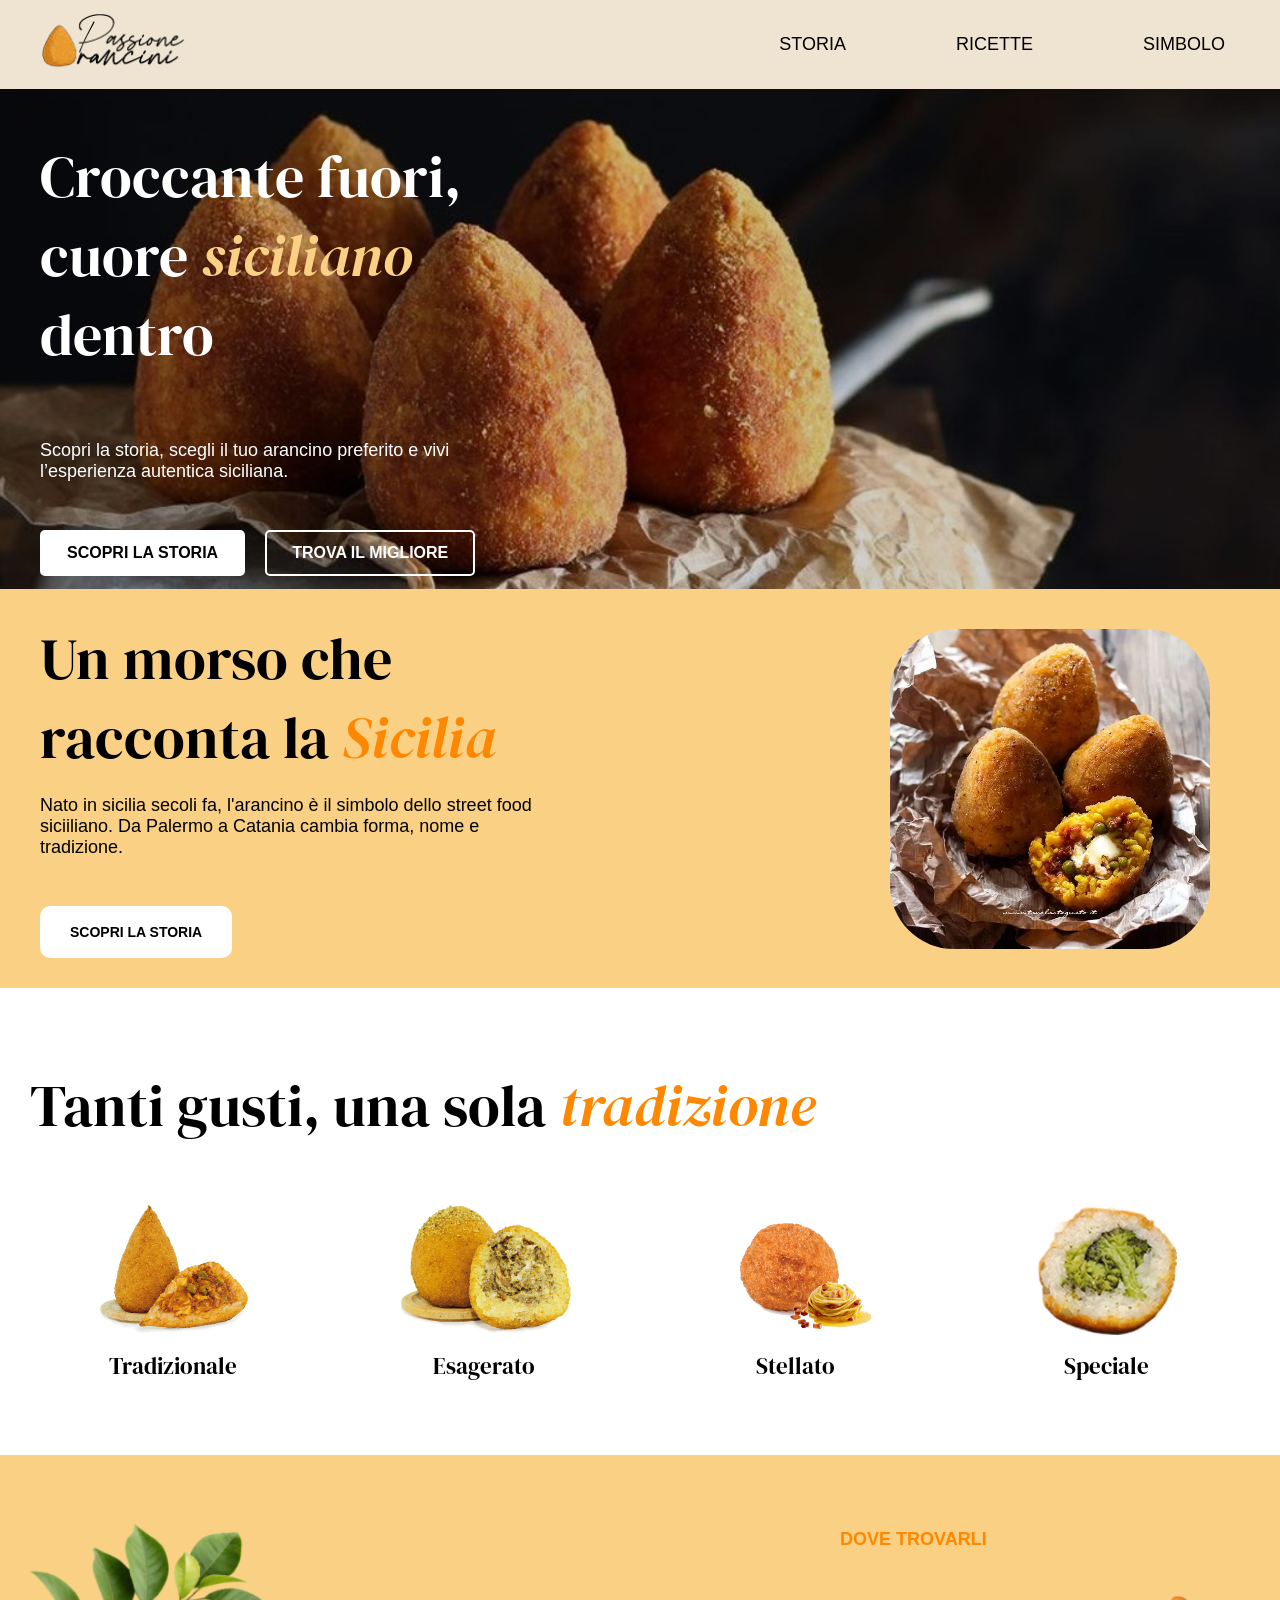
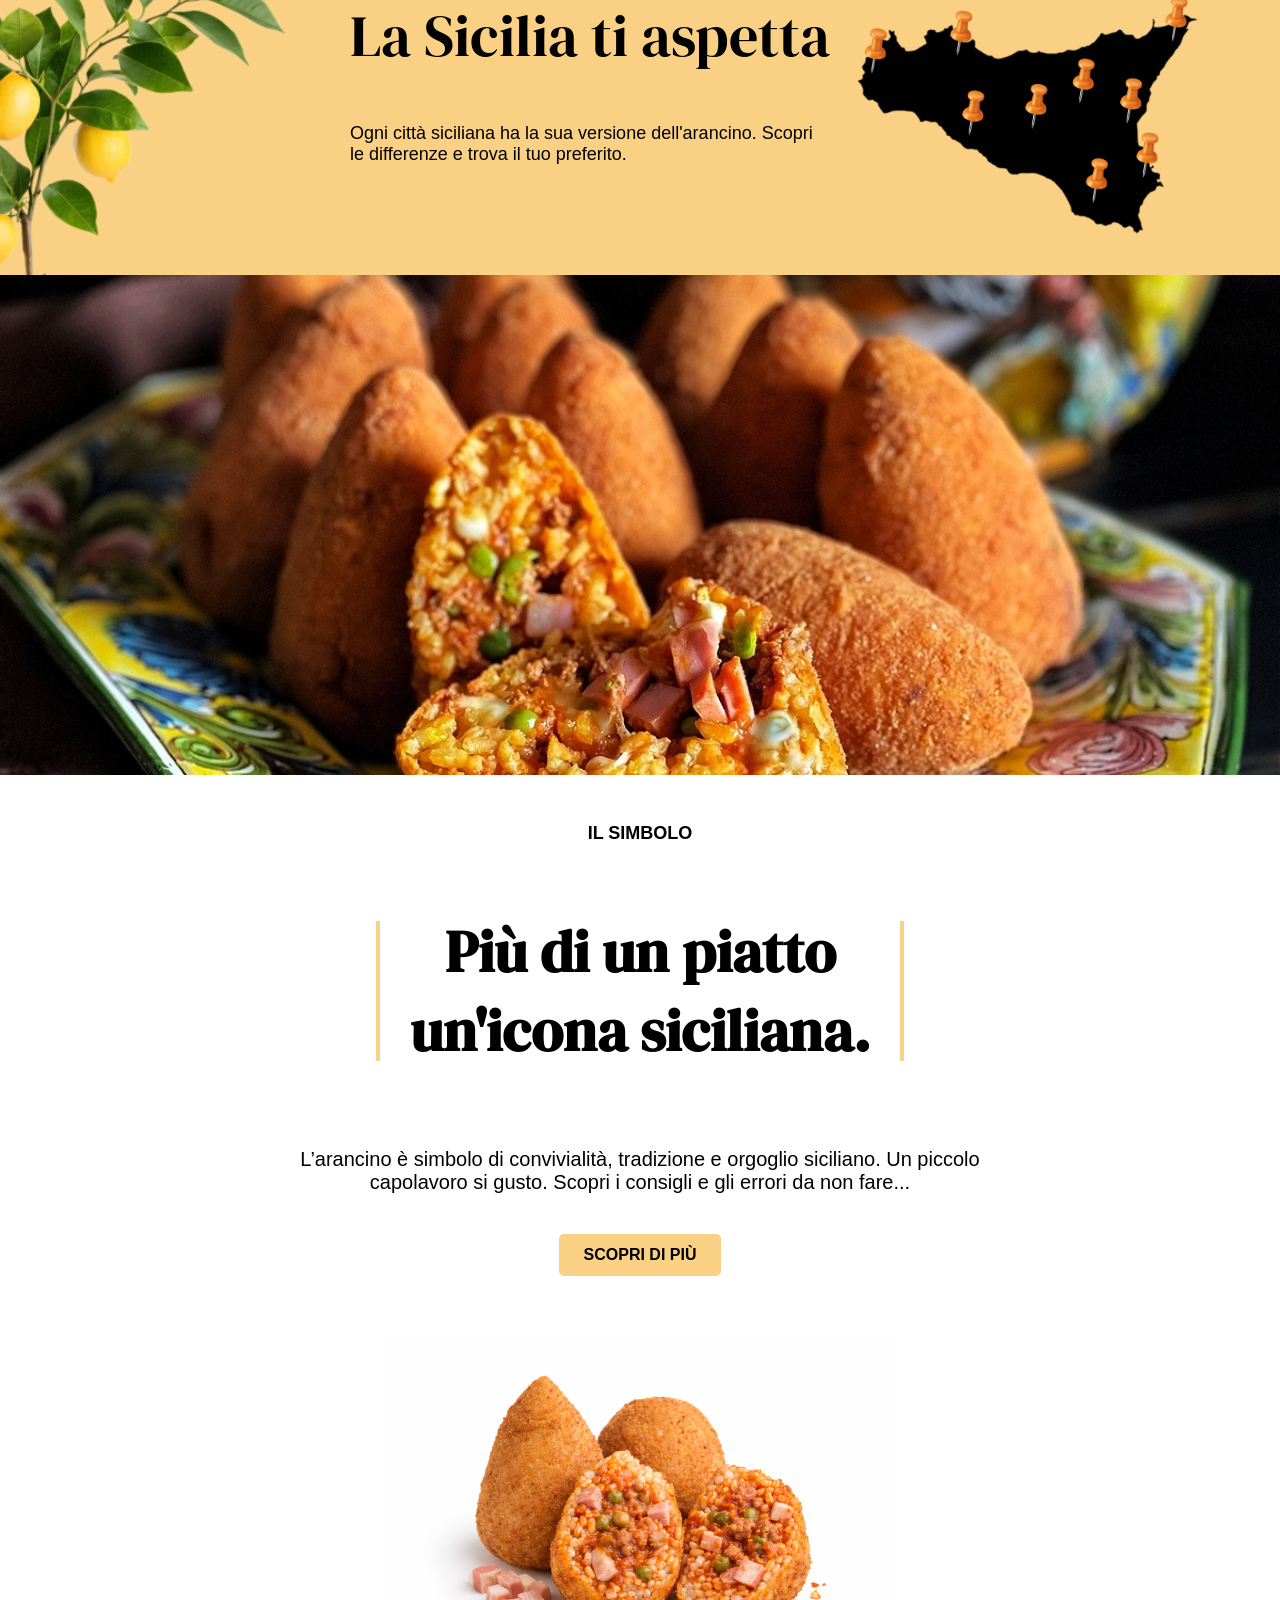
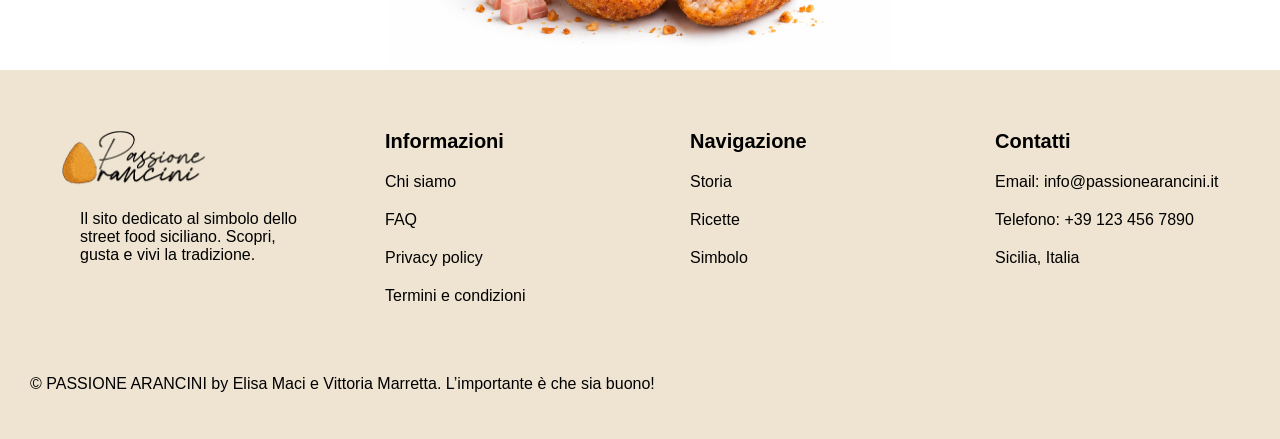
==== commit dcb6ba2b: "vittoriaelisa" ====
--- a/index.html
+++ b/index.html
@@ -98,9 +98,10 @@
                     </a>
                 </div>
                 <div class="card">
-                    <a href="speciale.html"></a>
+                    <a href="speciale.html">
                     <img src="img/Object.png" alt="" srcset="">
                     <h3>Speciale</h3>
+                    </a>
                 </div>
             </div>
 
@@ -122,7 +123,7 @@
 
             <div class="barbie_image">
                 <h4> DOVE TROVARLI</h4>
-                <img src="img/siciliaaa.png" alt="" srcset="">
+                <img src="img/siciliadef.png" alt="" srcset="">
             </div>
             
             
--- a/css/style.css
+++ b/css/style.css
@@ -256,6 +256,7 @@
     height: 320px;
     flex-shrink: 0;
     padding-right: 70px;
+    overflow: hidden;
 }
 
 .story_image img{
@@ -263,7 +264,7 @@
     height: 100%;
     object-fit: cover;
     display: block;
-    border-radius: 15px;
+    border-radius: 20%;
 }
 
 
@@ -369,7 +370,7 @@
 
 .barbie {
     background-color: #FAD184;
-    padding: 30px;
+    padding: 50px;
 }
 
 .ken{
@@ -386,9 +387,10 @@
 }
 
 .barbie_image img{
-    width: 400px;
+    height: 300px;
     object-fit: cover;
     display: block;
+    
     
     
 }
@@ -601,15 +603,15 @@
     font-size: 20px;
     font-weight: bold;
     color: #000;
-    margin-bottom: 20px;
-    margin-top: 0px;
+    margin: 0px 0px 20px 20px ;
+    
     font-family: 'Gill Sans', 'Gill Sans MT', Calibri, 'Trebuchet MS', sans-serif;
 }
 
 .griglia p{
     font-size: 16px;
     color: #000;
-    margin-bottom: 10px;
+    margin: 20px 20px 20px 20px ;
     font-family: 'Gill Sans', 'Gill Sans MT', Calibri, 'Trebuchet MS', sans-serif;
 }
 
@@ -1920,8 +1922,7 @@
     p, p.testino, .criceto, .zoro , .bijoux p, .ariannagiraffa p, .ricettariodescription  {
         width: 100%;
         max-width: 85%; 
-        margin-left: auto;
-        margin-right: auto;
+        margin: 25px auto;
         font-size: 16px ;
     }
 
@@ -1937,18 +1938,31 @@
         font-size: 32px ;
         width: 100%;
         max-width: 90%;
-        margin-bottom: 40px ;
-        margin-left: auto;
-        margin-right: auto;
+        margin: 25px auto;
+        
+        text-align: center;
+        
     }
 
     h2, .giapponesina h2,  .disputa h3, .leone h2, .carto h2, .ricettariotitolo h2, .terea h2  {
         font-size: 26px ;
         width: 100%;
         max-width: 90%;
-        margin-left: auto;
-        margin-right: auto;
-    }
+        margin: 25px auto;
+        text-align: center;
+        
+        
+    }
+
+    .mini p{
+        text-align: center;
+    }
+
+    .coffin h2, .warning, .carto h2, .mufasatesto h2, .triangolo h3{
+        text-align: left;
+    }
+
+
 
     
     .cipolla {
@@ -2018,6 +2032,8 @@
         gap: 20px;
     }
 
+   
+
     .story_image, .barbie_image {
         width: 100%;
         height: auto;
@@ -2026,7 +2042,14 @@
         justify-content: center;
     }
 
-    .story_image img, .barbie_image img {
+    .story_image img {
+        width: 100%;
+        max-width: 240px;
+        height: 250px;
+        margin: 0 auto;
+    }
+
+     .barbie_image img {
         width: 100%;
         max-width: 240px;
         height: auto;
@@ -2170,6 +2193,7 @@
     .lineaverticale{
         height: 350px;
         width: 5px;
+        margin-right: 10px ;
     }
 
     .giada h1{
@@ -2345,7 +2369,11 @@
         
     }
      
-    
+    .striscia{
+        align-content: center;
+        margin: 25px auto;
+        
+    }
     
     
     .gioco {
@@ -2377,6 +2405,10 @@
         font-size: 20px;
     }
 
+
+     .bijoux h1, .costa, .onepiece h2, .preferiti h1, .giada h1, .motorino h1, .arianna h2, .sapori h2, .foglia-box h3, .terea h2, .esperienza h2, .battaglia h3, .ricettariotitolo h2, .stepcard h3{
+        text-align: center;
+    }
    
 
 }
@@ -2453,6 +2485,9 @@
         cursor: pointer;
     }
 
+   
+
+   
 }
 
  
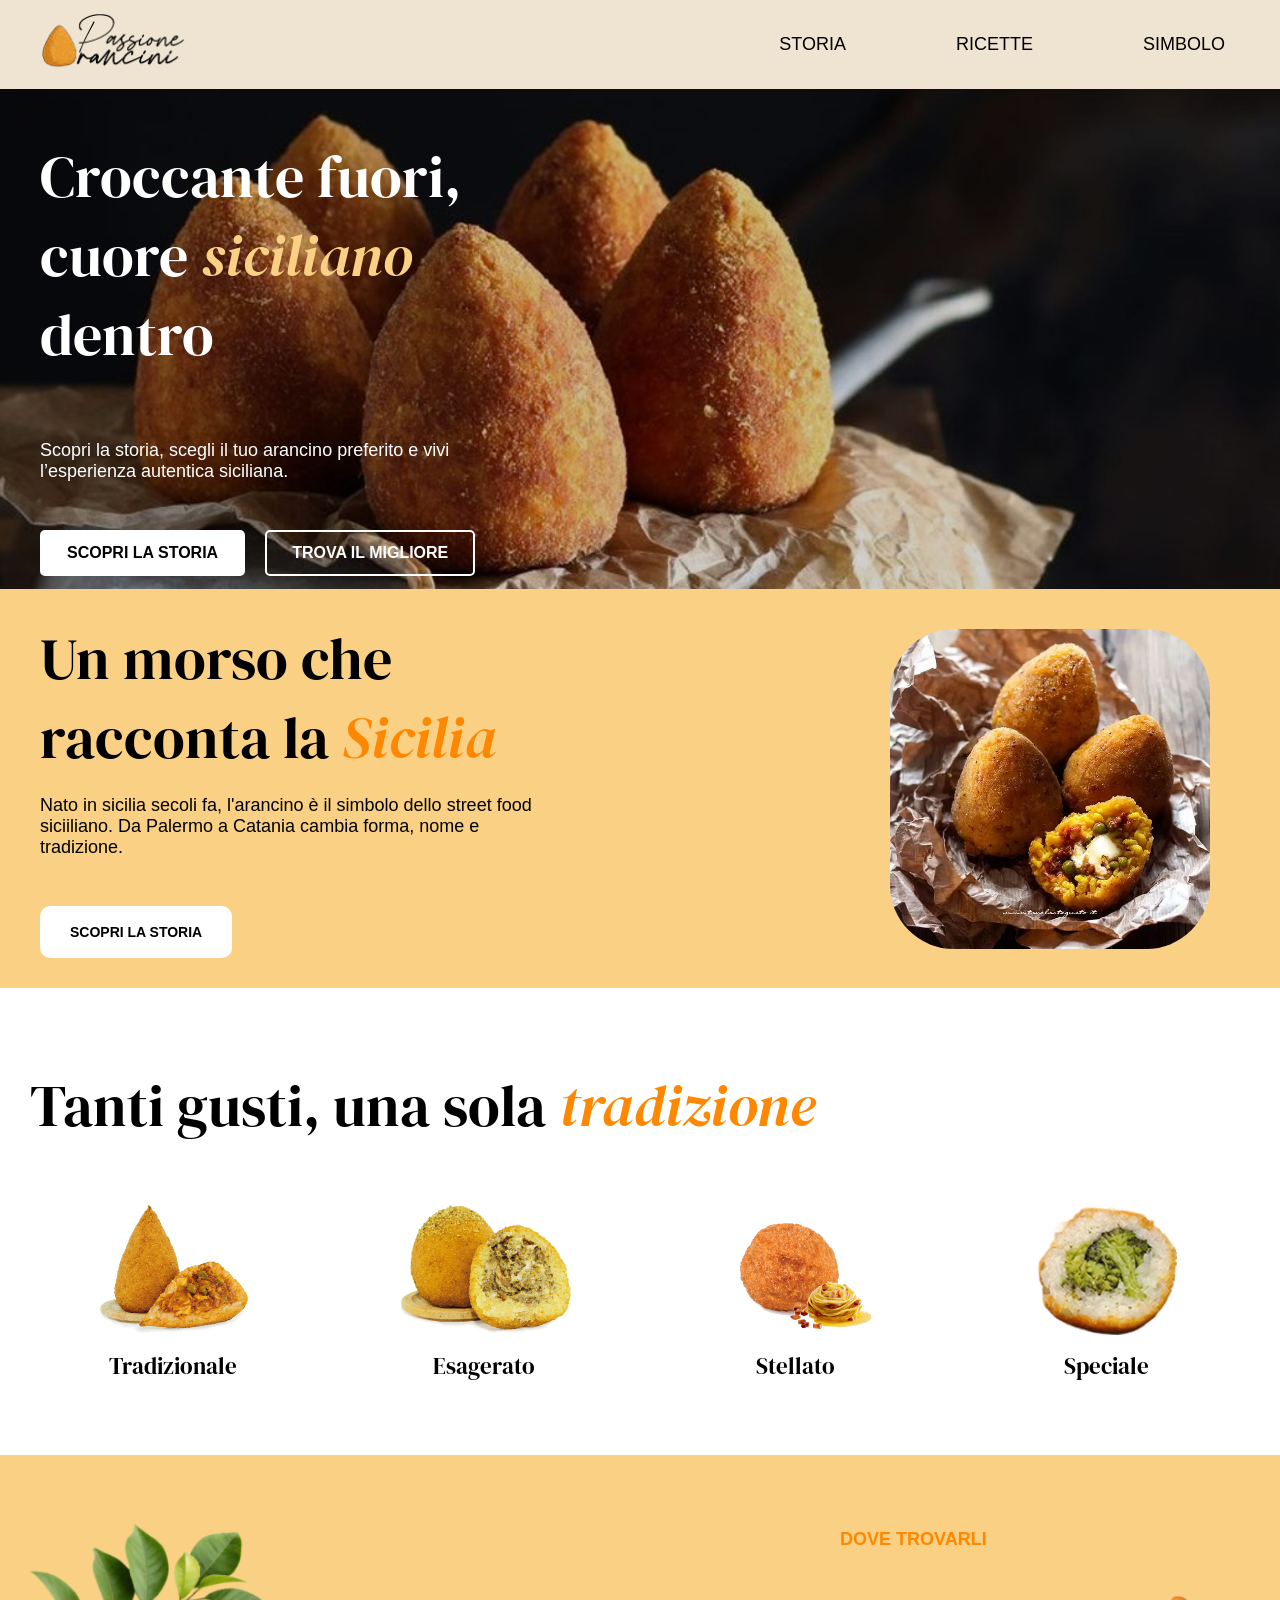
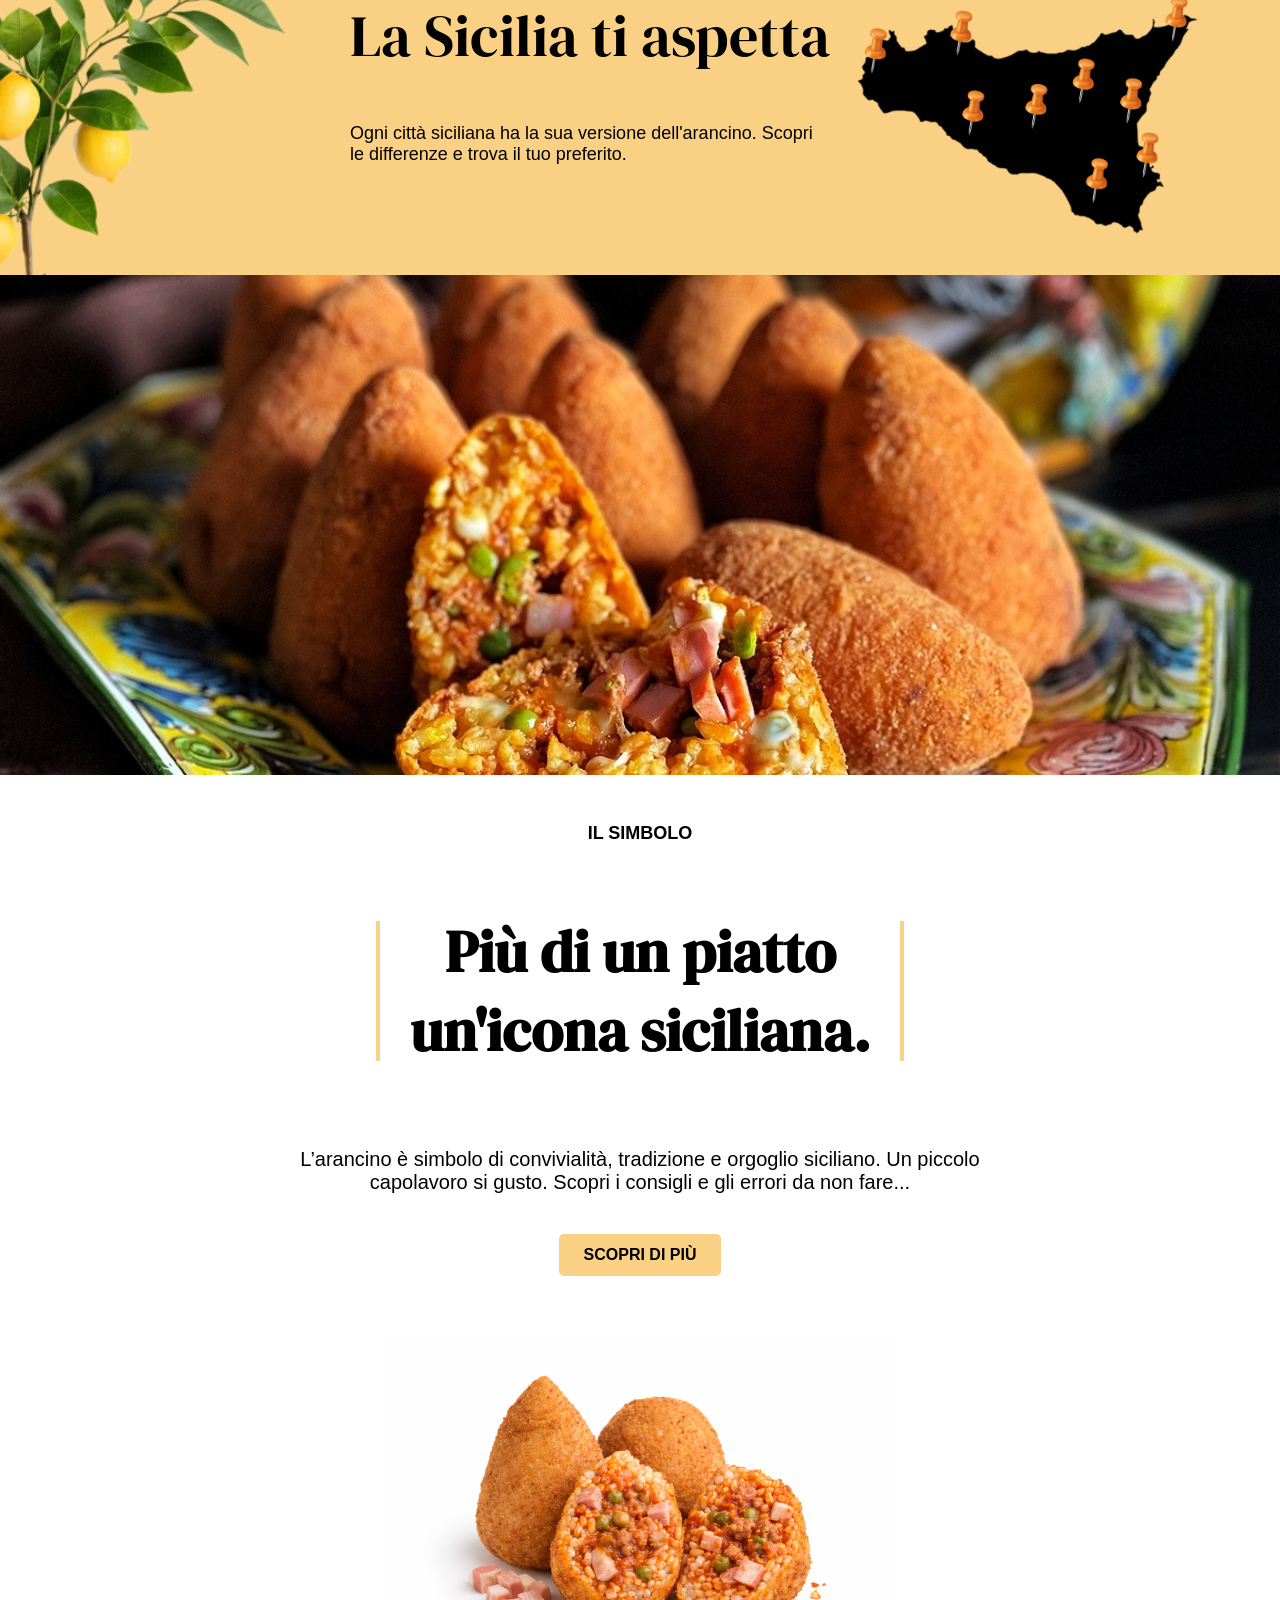
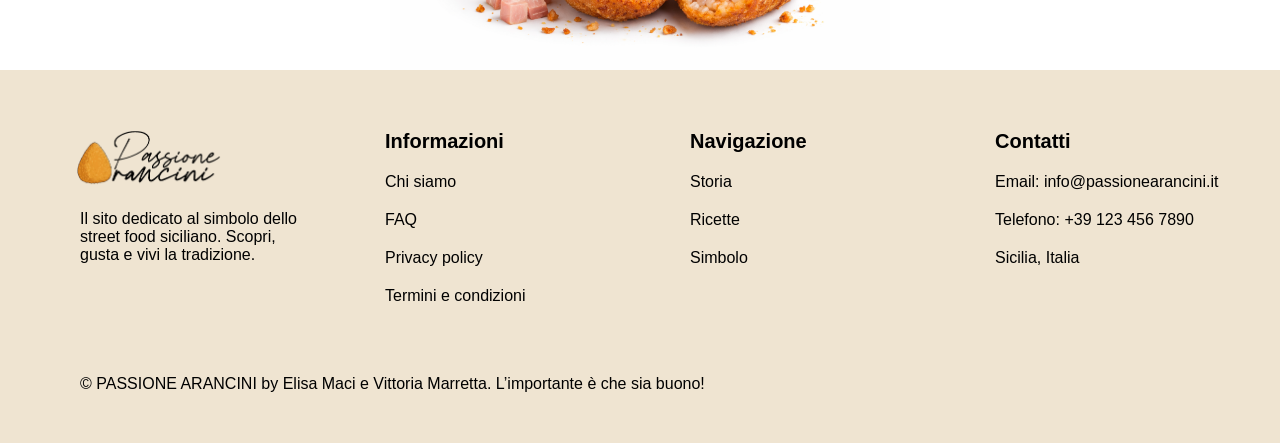
==== commit 363d89b9: "c" ====
--- a/index.html
+++ b/index.html
@@ -137,7 +137,7 @@
                 
                     <div class="linea" ></div>
                     <h1>ARANCINO O ARANCINA?</h1>
-                    <p class="squirtle"> L'importante è che sia buono... o buona.  </p>
+                    <p class="squirtle"> L'importante è che sia buono... o buona!  </p>
                     <div class="linea" ></div>
                     <a href="ricette.html" class="sofia"> SCOPRI DI PIÙ</a>
                     
--- a/css/style.css
+++ b/css/style.css
@@ -637,6 +637,7 @@
     object-fit: cover;
     display: inline-block;
     vertical-align: middle;
+    margin: 0 15px auto;
 }
 
 
@@ -644,7 +645,7 @@
     
   font-weight: 300;
     color: #000;
-    margin-top: 20px;
+    margin: 20px 50px;
     font-family: 'Gill Sans', 'Gill Sans MT', Calibri, 'Trebuchet MS', sans-serif;
 }
 
@@ -1932,6 +1933,10 @@
         box-sizing: border-box;
     }
 
+    .end{
+        margin: 20px 30px;
+    }
+
     h1, .hero_content h1, .story h1, .gusticontainer h1, .vanessa h1, 
     .pokemon h1, .onepiece h2, .overlayfinale h1, .preferiti h1, 
     .bijoux h1, .arianna h2, .sapori h2, .esperienza h2, .curiosita h2, .disputa h2, .giada h1, .warning, .tradizionale h1, .ricettariotitolo h2 {
